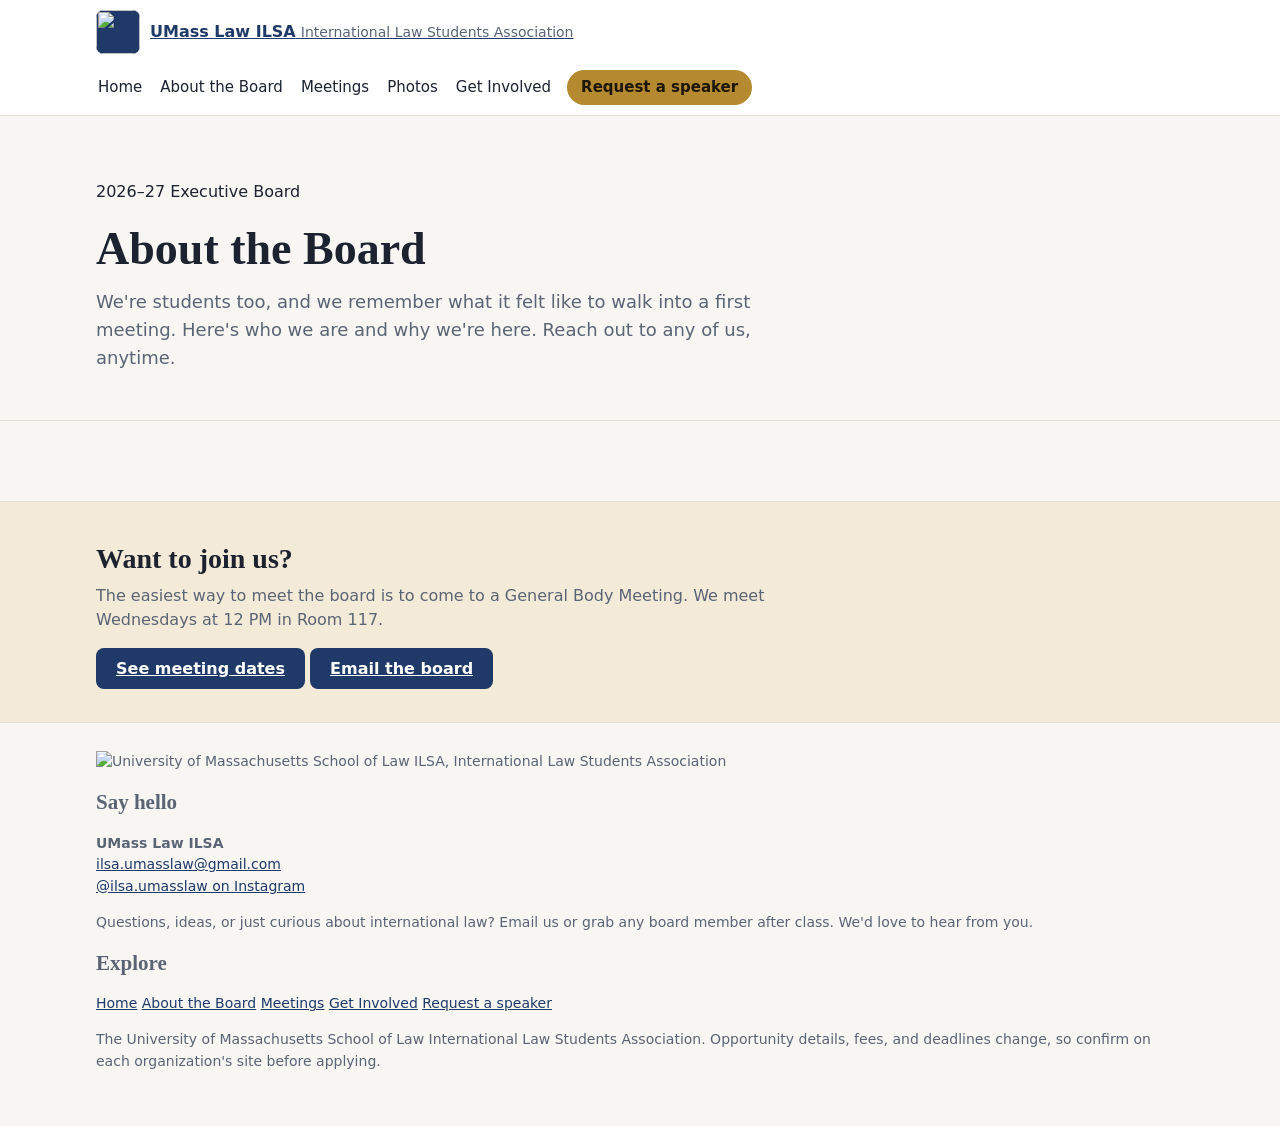
==== board.html @ ec1204c8 "Redesign pages: home, About the Board, Get Involved" ====
<!doctype html>
<html lang="en">
<head>
  <meta charset="utf-8">
  <meta name="viewport" content="width=device-width, initial-scale=1">
  <title>About the Board | UMass Law ILSA</title>
  <meta name="description" content="Meet the 2026-27 executive board of the UMass Law International Law Students Association.">
  <link rel="icon" href="img/favicon.png">
  <link rel="preconnect" href="https://fonts.googleapis.com">
  <link rel="preconnect" href="https://fonts.gstatic.com" crossorigin>
  <link href="https://fonts.googleapis.com/css2?family=Poppins:wght@400;500;600;700&display=swap" rel="stylesheet">
  <link rel="stylesheet" href="css/styles.css">
</head>
<body>
  <a class="skip-link" href="#main">Skip to content</a>
  <header class="site-header">
    <div class="wrap header-inner">
      <a class="brand" href="index.html">
        <img class="brand-mark" src="img/emblem.png" alt="" width="56" height="44">
        <span>
          <span class="brand-name">UMass Law ILSA</span>
          <span class="brand-school">International Law Students Association</span>
        </span>
      </a>
      <nav class="site-nav" aria-label="Site">
        <a href="index.html">Home</a>
        <a href="board.html" aria-current="page">About the Board</a>
        <a href="index.html#meetings">Meetings</a>
        <a href="index.html#photos">Photos</a>
        <a href="get-involved.html">Get Involved</a>
        <a href="get-involved.html#speakers" class="nav-cta">Request a speaker</a>
      </nav>
    </div>
  </header>

  <main id="main">
    <section class="hero">
      <div class="wrap">
        <p class="eyebrow">2026&ndash;27 Executive Board</p>
        <h1>About the Board</h1>
        <p class="lede">We're students too, and we remember what it felt like to walk into a first meeting. Here's who we are and why we're here. Reach out to any of us, anytime.</p>
      </div>
    </section>

    <section class="section">
      <div class="wrap">
        <div class="board-list" id="board-list"></div>
      </div>
    </section>

    <section class="section section-accent">
      <div class="wrap cta">
        <div>
          <h2>Want to join us?</h2>
          <p class="section-intro">The easiest way to meet the board is to come to a General Body Meeting. We meet Wednesdays at 12 PM in Room 117.</p>
        </div>
        <div class="btn-row">
          <a class="btn" href="index.html#meetings">See meeting dates</a>
          <a class="btn btn-ghost" href="mailto:ilsa.umasslaw@gmail.com">Email the board</a>
        </div>
      </div>
    </section>
  </main>

  <footer class="site-footer" id="contact">
    <div class="wrap footer-inner">
      <div class="footer-brand">
        <img src="img/logo-wide.png" alt="University of Massachusetts School of Law ILSA, International Law Students Association" width="632" height="316">
      </div>
      <div>
        <h2>Say hello</h2>
        <p><strong>UMass Law ILSA</strong><br>
          <a href="mailto:ilsa.umasslaw@gmail.com">ilsa.umasslaw@gmail.com</a><br>
          <a href="https://www.instagram.com/ilsa.umasslaw/" target="_blank" rel="noopener">@ilsa.umasslaw on Instagram</a></p>
        <p class="muted">Questions, ideas, or just curious about international law? Email us or grab any board member after class. We'd love to hear from you.</p>
      </div>
      <div>
        <h2>Explore</h2>
        <p class="footer-links">
          <a href="index.html">Home</a>
          <a href="board.html">About the Board</a>
          <a href="index.html#meetings">Meetings</a>
          <a href="get-involved.html">Get Involved</a>
          <a href="get-involved.html#speakers">Request a speaker</a>
        </p>
      </div>
    </div>
    <div class="wrap">
      <p class="fineprint">The University of Massachusetts School of Law International Law Students Association. Opportunity details, fees, and deadlines change, so confirm on each organization's site before applying.</p>
    </div>
  </footer>

  <script src="js/config.js"></script>
  <script src="js/data.js"></script>
  <script src="js/app.js"></script>
</body>
</html>
---- css/styles.css ----
:root {
  --bg: #f7f6f2;
  --surface: #ffffff;
  --text: #1c2230;
  --muted: #5b6475;
  --border: #e2e0d8;
  --primary: #1f3a68;
  --primary-ink: #ffffff;
  --accent: #b5892f;
  --accent-soft: #f3ead7;
  --tag-bg: #eef1f7;
  --focus: #3a6ad6;
  --success: #1d7a4a;
  --error: #b3261e;
  --radius: 10px;
  --shadow: 0 1px 2px rgba(20, 30, 50, 0.06), 0 4px 14px rgba(20, 30, 50, 0.05);
}

@media (prefers-color-scheme: dark) {
  :root {
    --bg: #12161f;
    --surface: #1a202b;
    --text: #e8eaf0;
    --muted: #a3abbb;
    --border: #2c3443;
    --primary: #8fb0ea;
    --primary-ink: #0f1522;
    --accent: #d8b264;
    --accent-soft: #2a2618;
    --tag-bg: #252d3b;
    --focus: #8fb0ea;
    --success: #5cc48c;
    --error: #f08a80;
    --shadow: none;
  }
}

* { box-sizing: border-box; }

html { scroll-behavior: smooth; scroll-padding-top: 80px; }

body {
  margin: 0;
  background: var(--bg);
  color: var(--text);
  font: 16px/1.55 system-ui, -apple-system, "Segoe UI", Roboto, sans-serif;
}

h1, h2, h3 { font-family: Georgia, "Times New Roman", serif; line-height: 1.2; }

a { color: var(--primary); }

:focus-visible { outline: 2px solid var(--focus); outline-offset: 2px; }

.wrap { max-width: 1120px; margin: 0 auto; padding: 0 16px; }

.visually-hidden {
  position: absolute; width: 1px; height: 1px; overflow: hidden;
  clip: rect(0 0 0 0); white-space: nowrap;
}

.skip-link { position: absolute; left: -999px; top: 8px; background: var(--surface); padding: 8px 12px; z-index: 20; }
.skip-link:focus { left: 8px; }

/* Header */
.site-header {
  position: sticky; top: 0; z-index: 10;
  background: var(--surface);
  border-bottom: 1px solid var(--border);
}
.header-inner { display: flex; align-items: center; justify-content: space-between; gap: 16px; padding-top: 10px; padding-bottom: 10px; flex-wrap: wrap; }
.brand { display: flex; align-items: center; gap: 10px; }
.brand-mark {
  display: inline-grid; place-items: center;
  width: 44px; height: 44px; border-radius: 8px;
  background: var(--primary); color: var(--primary-ink);
  font-weight: 700; font-size: 13px; letter-spacing: 0.04em;
}
.brand-name { margin: 0; font-weight: 600; }
.brand-school { margin: 0; color: var(--muted); font-size: 14px; }

.site-nav { display: flex; flex-wrap: wrap; gap: 4px 14px; font-size: 15px; }
.site-nav a { text-decoration: none; color: var(--text); padding: 6px 2px; }
.site-nav a:hover { color: var(--primary); }
.site-nav .nav-cta {
  background: var(--accent); color: #1c1608; border-radius: 999px; padding: 6px 14px; font-weight: 600;
}

/* Hero */
.hero { padding: 48px 0 24px; }
.hero h1 { font-size: clamp(30px, 5vw, 46px); margin: 0 0 12px; }
.lede { font-size: 18px; color: var(--muted); max-width: 720px; margin: 0 0 24px; }

.search input {
  width: 100%; max-width: 640px;
  padding: 12px 14px; font-size: 16px;
  border: 1px solid var(--border); border-radius: var(--radius);
  background: var(--surface); color: var(--text);
}
.filters { display: flex; flex-wrap: wrap; gap: 8px; margin-top: 12px; }
.chip {
  border: 1px solid var(--border); background: var(--surface); color: var(--text);
  border-radius: 999px; padding: 5px 12px; font-size: 14px; cursor: pointer;
}
.chip[aria-pressed="true"] { background: var(--primary); color: var(--primary-ink); border-color: var(--primary); }
.result-count { color: var(--muted); font-size: 14px; min-height: 1.5em; }

/* Sections */
.section { padding: 40px 0; border-top: 1px solid var(--border); }
.section h2 { font-size: 28px; margin: 0 0 8px; }
.section-intro { color: var(--muted); max-width: 720px; margin: 0 0 24px; }
.section.is-empty { display: none; }
.section-accent { background: var(--accent-soft); }

.two-col { display: grid; grid-template-columns: 1fr 1.4fr; gap: 32px; align-items: start; }

.grid { display: grid; grid-template-columns: repeat(auto-fill, minmax(300px, 1fr)); gap: 16px; }

.card {
  background: var(--surface); border: 1px solid var(--border); border-radius: var(--radius);
  box-shadow: var(--shadow); padding: 18px; display: flex; flex-direction: column; gap: 10px;
}
.card-org { font-size: 12px; font-weight: 700; letter-spacing: 0.06em; text-transform: uppercase; color: var(--accent); margin: 0; }
.card h3 { font-size: 19px; margin: 0; }
.card p { margin: 0; }
.card-when { font-size: 14px; color: var(--muted); }
.card details summary { cursor: pointer; font-weight: 600; font-size: 15px; }
.card ol { margin: 8px 0 0; padding-left: 20px; font-size: 15px; }
.card ol li + li { margin-top: 4px; }
.tags { display: flex; flex-wrap: wrap; gap: 6px; margin-top: auto; }
.tag { background: var(--tag-bg); color: var(--muted); border-radius: 6px; padding: 2px 8px; font-size: 13px; }
.card-link { font-weight: 600; text-decoration: none; }
.card-link:hover { text-decoration: underline; }

/* Checklist */
.checklist { list-style: none; margin: 0; padding: 0; display: grid; gap: 8px; }
.checklist label {
  display: flex; gap: 12px; align-items: flex-start;
  background: var(--surface); border: 1px solid var(--border); border-radius: var(--radius);
  padding: 12px 14px; cursor: pointer;
}
.checklist input { width: 18px; height: 18px; margin-top: 3px; accent-color: var(--primary); flex: none; }
.checklist input:checked + span { color: var(--muted); text-decoration: line-through; }
.progress { height: 8px; background: var(--border); border-radius: 999px; overflow: hidden; max-width: 320px; }
.progress span { display: block; height: 100%; width: 0; background: var(--accent); transition: width 0.25s; }
.progress-label { color: var(--muted); font-size: 14px; }

/* Speaker form */
.tips { padding-left: 20px; color: var(--muted); }
.form {
  background: var(--surface); border: 1px solid var(--border); border-radius: var(--radius);
  padding: 20px; box-shadow: var(--shadow); display: grid; gap: 14px;
}
.field-row { display: grid; grid-template-columns: 1fr 1fr; gap: 14px; }
.field { display: grid; gap: 6px; }
.field label { font-weight: 600; font-size: 14px; }
.field input, .field select, .field textarea {
  width: 100%; padding: 10px 12px; font: inherit;
  border: 1px solid var(--border); border-radius: 8px;
  background: var(--bg); color: var(--text);
}
.field [aria-invalid="true"] { border-color: var(--error); }
.btn {
  justify-self: start; border: 0; border-radius: 8px; cursor: pointer;
  background: var(--primary); color: var(--primary-ink);
  padding: 11px 20px; font: inherit; font-weight: 600;
}
.btn:disabled { opacity: 0.6; cursor: wait; }
.form-status { margin: 0; min-height: 1.5em; }
.form-status.ok { color: var(--success); }
.form-status.err { color: var(--error); }

.site-footer { padding: 28px 0 40px; color: var(--muted); font-size: 14px; border-top: 1px solid var(--border); }

@media (max-width: 760px) {
  .two-col, .field-row { grid-template-columns: 1fr; }
  .grid { grid-template-columns: 1fr; }
  .site-nav { font-size: 14px; }
  .hero { padding-top: 28px; }
}
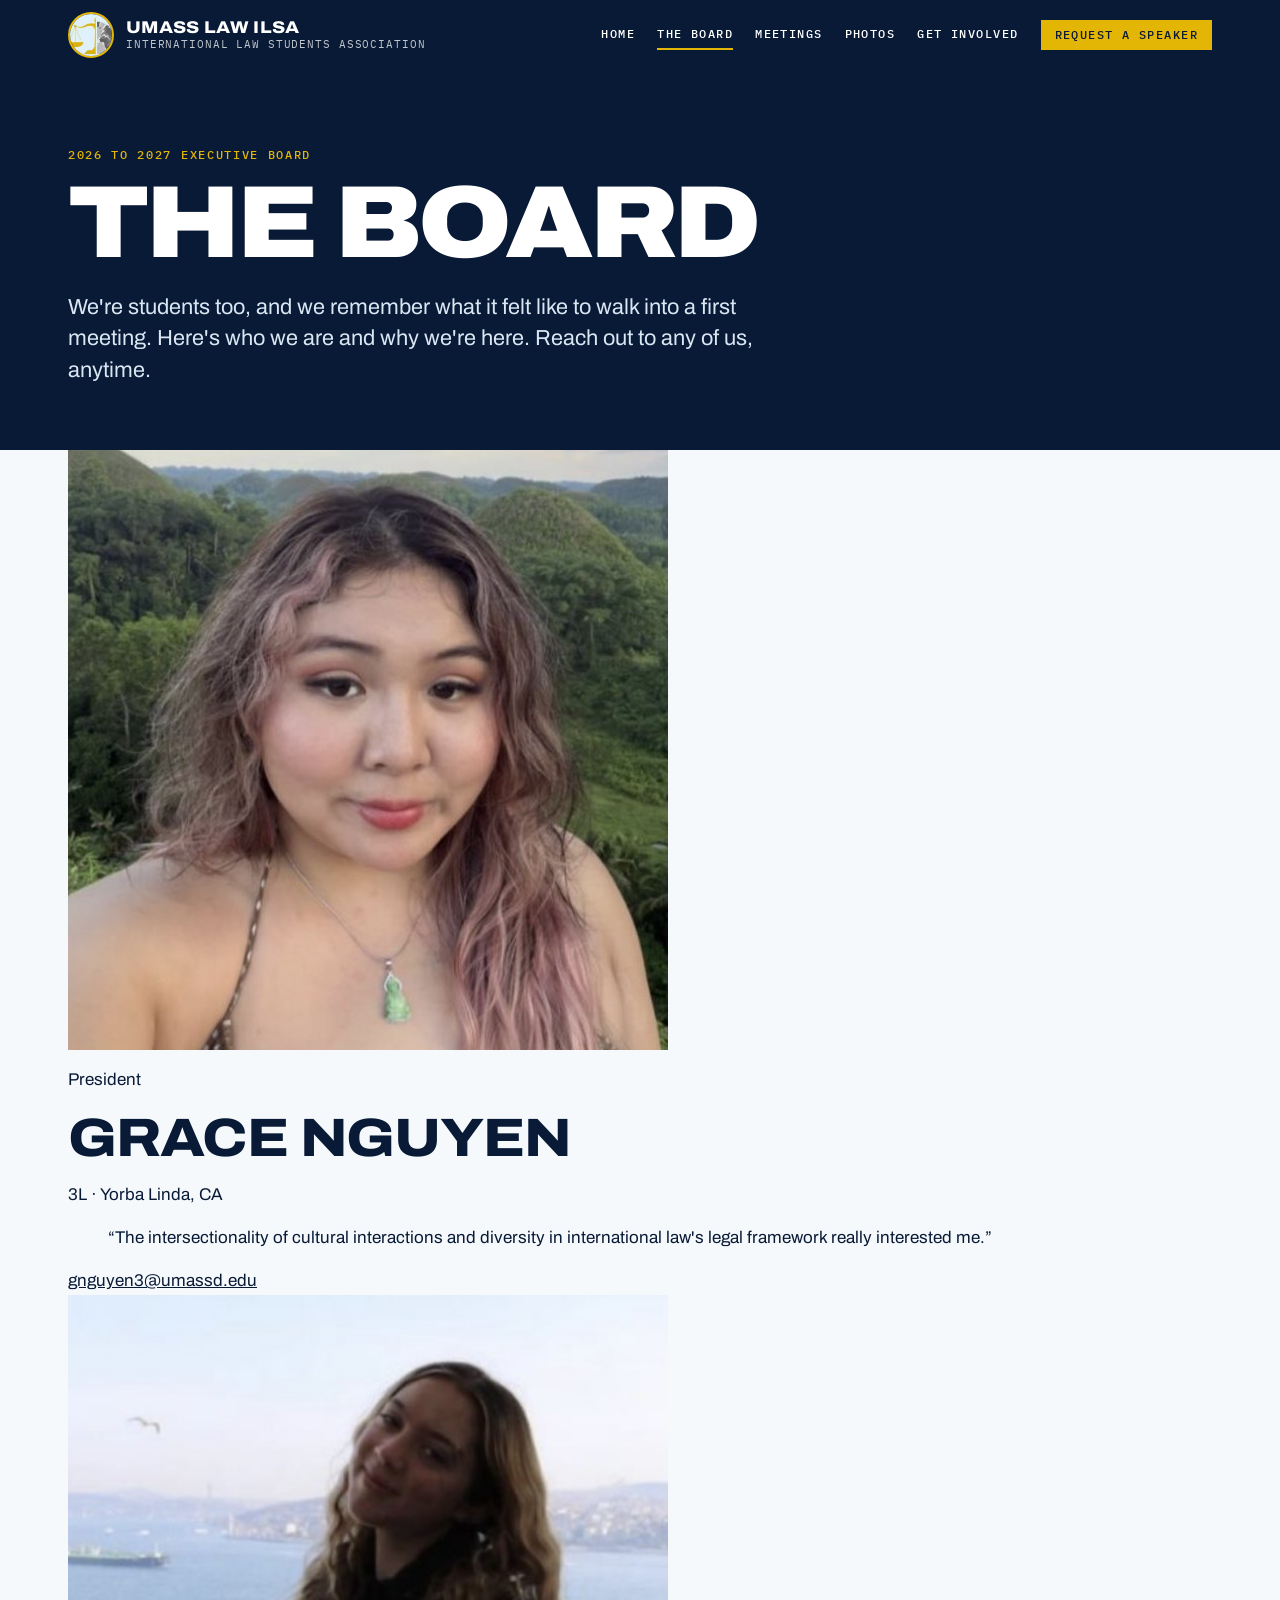
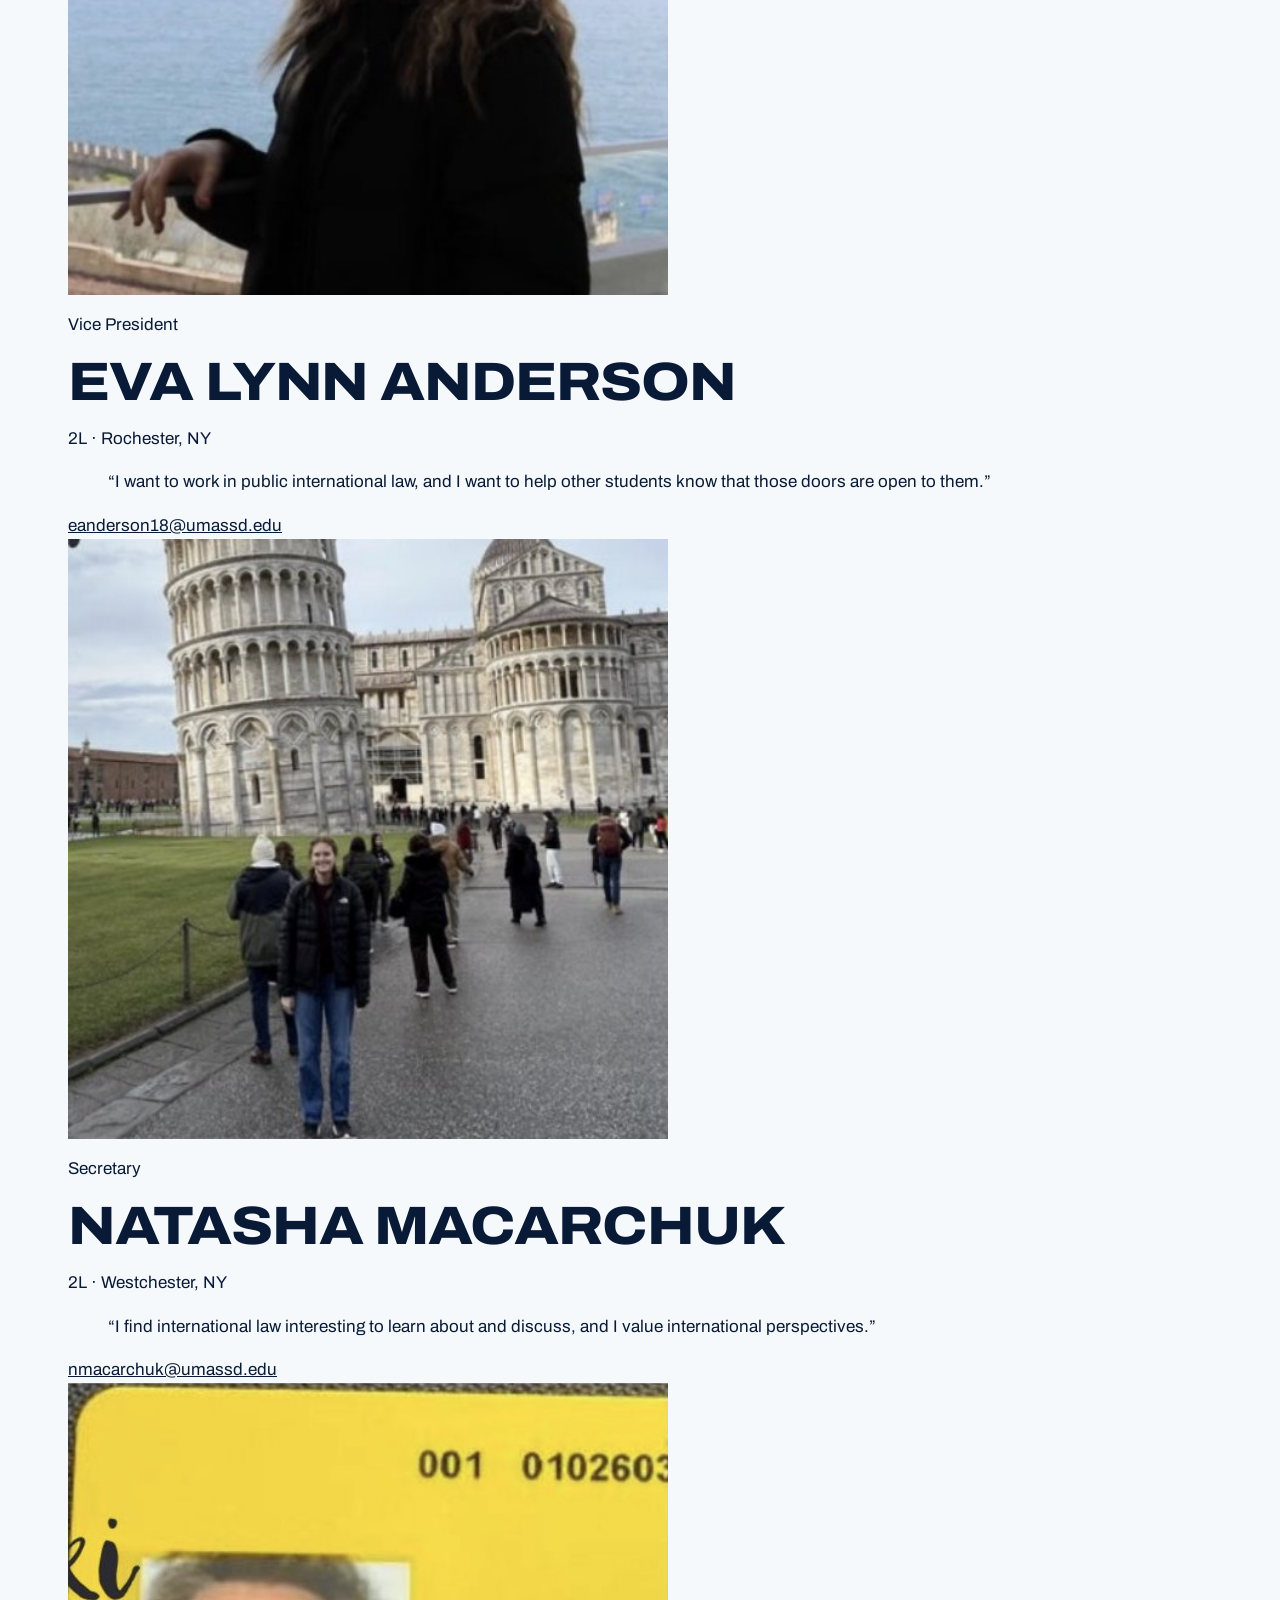
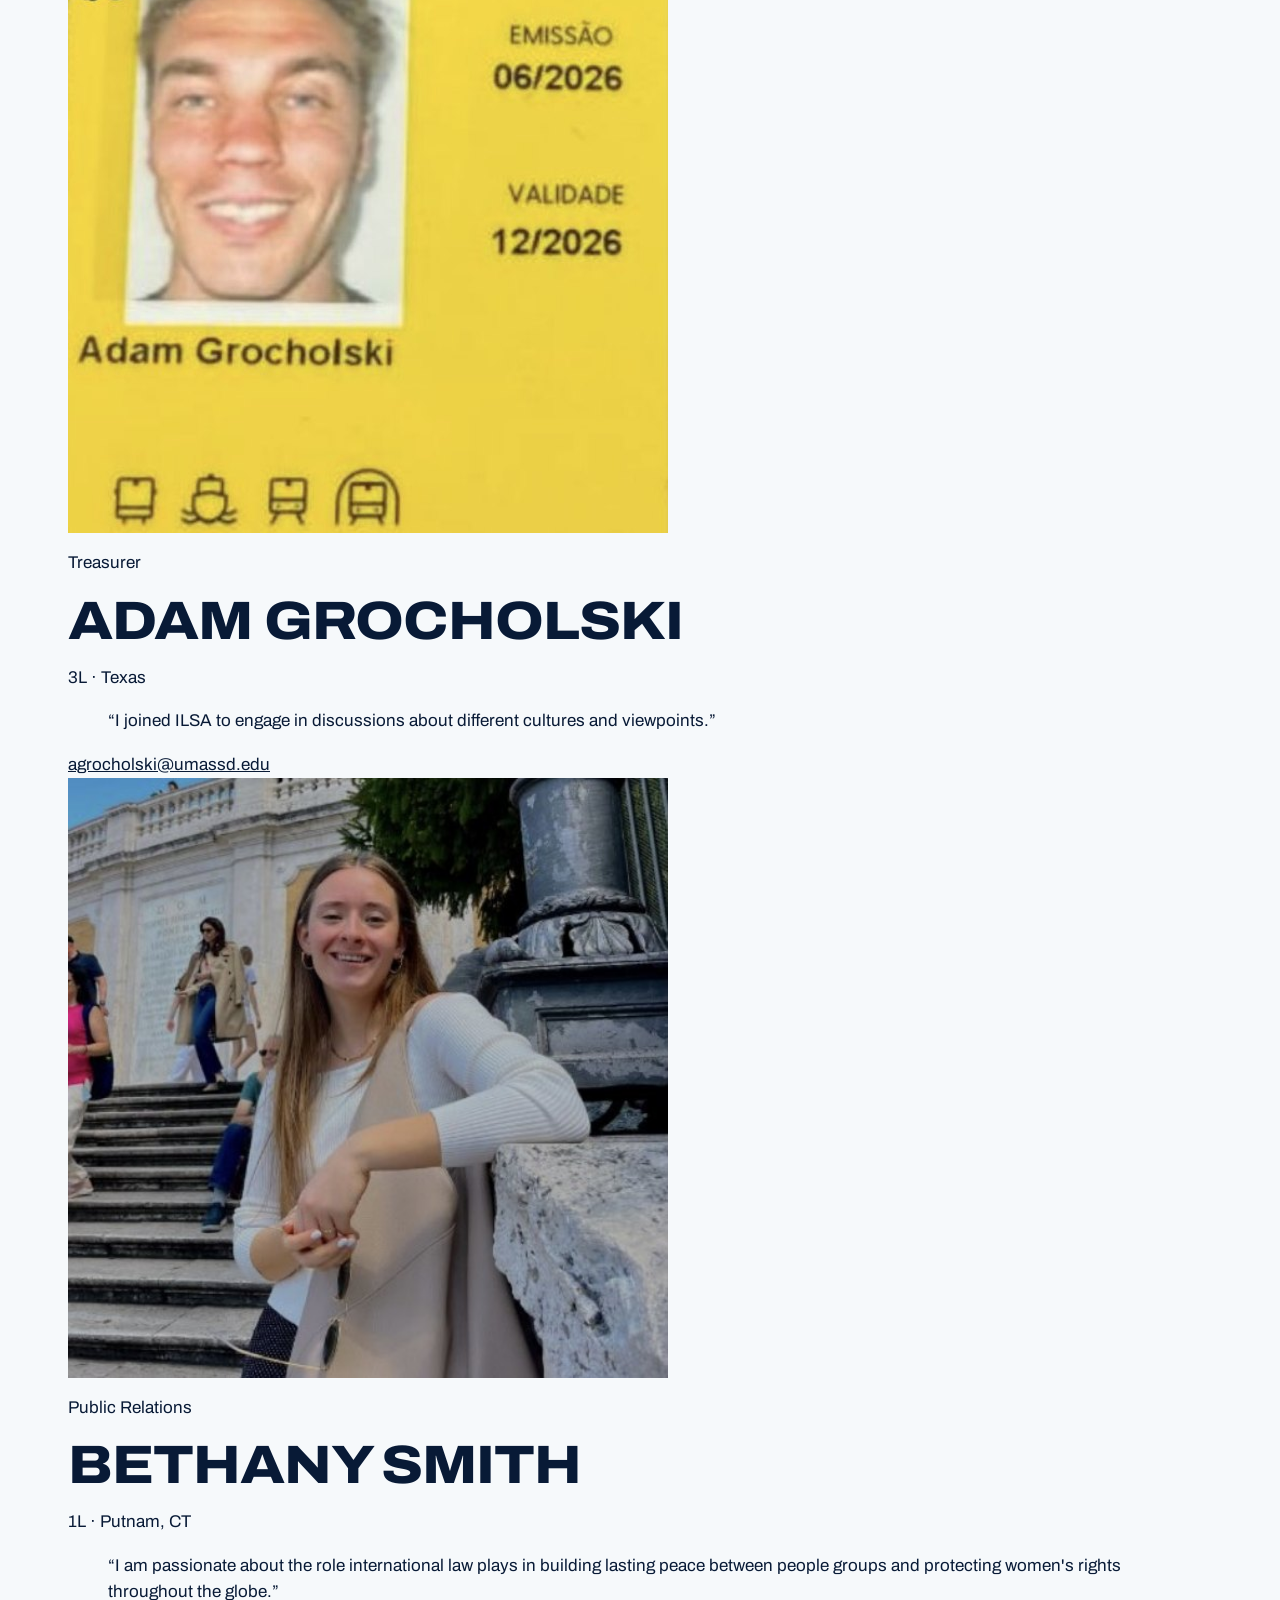
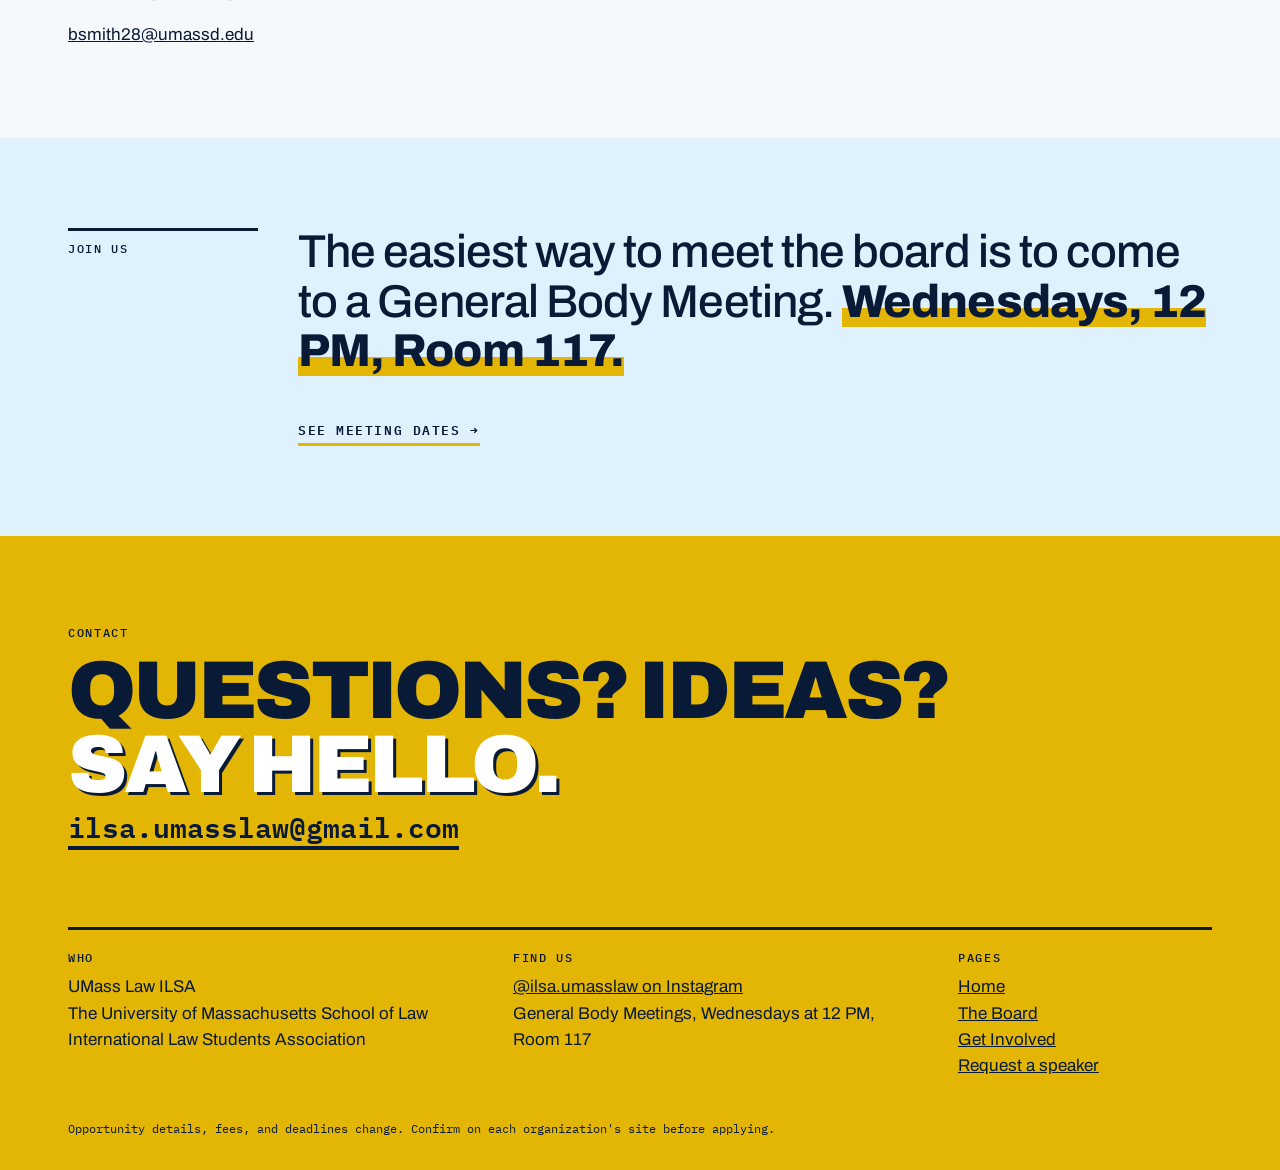
==== commit 327e27d2: "Redesign pages" ====
--- a/board.html
+++ b/board.html
@@ -3,12 +3,12 @@
 <head>
   <meta charset="utf-8">
   <meta name="viewport" content="width=device-width, initial-scale=1">
-  <title>About the Board | UMass Law ILSA</title>
+  <title>The Board | UMass Law ILSA</title>
   <meta name="description" content="Meet the 2026-27 executive board of the UMass Law International Law Students Association.">
   <link rel="icon" href="img/favicon.png">
   <link rel="preconnect" href="https://fonts.googleapis.com">
   <link rel="preconnect" href="https://fonts.gstatic.com" crossorigin>
-  <link href="https://fonts.googleapis.com/css2?family=Poppins:wght@400;500;600;700&display=swap" rel="stylesheet">
+  <link href="https://fonts.googleapis.com/css2?family=Archivo:wdth,wght@75..125,400..900&family=IBM+Plex+Mono:wght@400;500;600&display=swap" rel="stylesheet">
   <link rel="stylesheet" href="css/styles.css">
 </head>
 <body>
@@ -16,15 +16,15 @@
   <header class="site-header">
     <div class="wrap header-inner">
       <a class="brand" href="index.html">
-        <img class="brand-mark" src="img/emblem.png" alt="" width="56" height="44">
-        <span>
+        <img class="brand-mark" src="img/emblem.png" alt="" width="168" height="132">
+        <span class="brand-text">
           <span class="brand-name">UMass Law ILSA</span>
           <span class="brand-school">International Law Students Association</span>
         </span>
       </a>
       <nav class="site-nav" aria-label="Site">
         <a href="index.html">Home</a>
-        <a href="board.html" aria-current="page">About the Board</a>
+        <a href="board.html" aria-current="page">The Board</a>
         <a href="index.html#meetings">Meetings</a>
         <a href="index.html#photos">Photos</a>
         <a href="get-involved.html">Get Involved</a>
@@ -34,59 +34,56 @@
   </header>
 
   <main id="main">
-    <section class="hero">
+    <section class="page-head">
       <div class="wrap">
-        <p class="eyebrow">2026&ndash;27 Executive Board</p>
-        <h1>About the Board</h1>
+        <p class="label">2026 to 2027 Executive Board</p>
+        <h1>The Board</h1>
         <p class="lede">We're students too, and we remember what it felt like to walk into a first meeting. Here's who we are and why we're here. Reach out to any of us, anytime.</p>
       </div>
     </section>
 
-    <section class="section">
+    <section class="section roster-section">
       <div class="wrap">
-        <div class="board-list" id="board-list"></div>
+        <div class="roster" id="board-list"></div>
       </div>
     </section>
 
-    <section class="section section-accent">
-      <div class="wrap cta">
+    <section class="section section-sky">
+      <div class="wrap rail">
+        <p class="label rail-label">Join us</p>
         <div>
-          <h2>Want to join us?</h2>
-          <p class="section-intro">The easiest way to meet the board is to come to a General Body Meeting. We meet Wednesdays at 12 PM in Room 117.</p>
-        </div>
-        <div class="btn-row">
-          <a class="btn" href="index.html#meetings">See meeting dates</a>
-          <a class="btn btn-ghost" href="mailto:ilsa.umasslaw@gmail.com">Email the board</a>
+          <p class="statement">The easiest way to meet the board is to come to a General Body Meeting. <strong>Wednesdays, 12 PM, Room 117.</strong></p>
+          <a class="text-link" href="index.html#meetings">See meeting dates</a>
         </div>
       </div>
     </section>
   </main>
 
   <footer class="site-footer" id="contact">
-    <div class="wrap footer-inner">
-      <div class="footer-brand">
-        <img src="img/logo-wide.png" alt="University of Massachusetts School of Law ILSA, International Law Students Association" width="632" height="316">
+    <div class="wrap">
+      <p class="label">Contact</p>
+      <p class="footer-shout">Questions? Ideas? <span>Say hello.</span></p>
+      <a class="footer-mail" href="mailto:ilsa.umasslaw@gmail.com">ilsa.umasslaw@gmail.com</a>
+      <div class="footer-grid">
+        <div>
+          <p class="label">Who</p>
+          <p>UMass Law ILSA<br>The University of Massachusetts School of Law International Law Students Association</p>
+        </div>
+        <div>
+          <p class="label">Find us</p>
+          <p><a href="https://www.instagram.com/ilsa.umasslaw/" target="_blank" rel="noopener">@ilsa.umasslaw on Instagram</a><br>General Body Meetings, Wednesdays at 12 PM, Room 117</p>
+        </div>
+        <div>
+          <p class="label">Pages</p>
+          <p class="footer-links">
+            <a href="index.html">Home</a>
+            <a href="board.html">The Board</a>
+            <a href="get-involved.html">Get Involved</a>
+            <a href="get-involved.html#speakers">Request a speaker</a>
+          </p>
+        </div>
       </div>
-      <div>
-        <h2>Say hello</h2>
-        <p><strong>UMass Law ILSA</strong><br>
-          <a href="mailto:ilsa.umasslaw@gmail.com">ilsa.umasslaw@gmail.com</a><br>
-          <a href="https://www.instagram.com/ilsa.umasslaw/" target="_blank" rel="noopener">@ilsa.umasslaw on Instagram</a></p>
-        <p class="muted">Questions, ideas, or just curious about international law? Email us or grab any board member after class. We'd love to hear from you.</p>
-      </div>
-      <div>
-        <h2>Explore</h2>
-        <p class="footer-links">
-          <a href="index.html">Home</a>
-          <a href="board.html">About the Board</a>
-          <a href="index.html#meetings">Meetings</a>
-          <a href="get-involved.html">Get Involved</a>
-          <a href="get-involved.html#speakers">Request a speaker</a>
-        </p>
-      </div>
-    </div>
-    <div class="wrap">
-      <p class="fineprint">The University of Massachusetts School of Law International Law Students Association. Opportunity details, fees, and deadlines change, so confirm on each organization's site before applying.</p>
+      <p class="fineprint">Opportunity details, fees, and deadlines change. Confirm on each organization's site before applying.</p>
     </div>
   </footer>
 
--- a/css/styles.css
+++ b/css/styles.css
@@ -1,180 +1,311 @@
+/* UMass Law ILSA
+   Palette comes from the logo: night-flight navy, the logo's sky, and the gold of the scale. */
 :root {
-  --bg: #f7f6f2;
-  --surface: #ffffff;
-  --text: #1c2230;
-  --muted: #5b6475;
-  --border: #e2e0d8;
-  --primary: #1f3a68;
-  --primary-ink: #ffffff;
-  --accent: #b5892f;
-  --accent-soft: #f3ead7;
-  --tag-bg: #eef1f7;
-  --focus: #3a6ad6;
-  --success: #1d7a4a;
+  color-scheme: light;
+  --ink: #081a36;
+  --ink-2: #12294f;
+  --paper: #f6f9fb;
+  --white: #ffffff;
+  --sky: #dff1fd;
+  --gold: #e3b505;
+  --gold-deep: #8a6a00;
+  --muted: #47566f;
+  --rule: #081a36;
+  --hair: #c4d3e0;
   --error: #b3261e;
-  --radius: 10px;
-  --shadow: 0 1px 2px rgba(20, 30, 50, 0.06), 0 4px 14px rgba(20, 30, 50, 0.05);
-}
-
-@media (prefers-color-scheme: dark) {
-  :root {
-    --bg: #12161f;
-    --surface: #1a202b;
-    --text: #e8eaf0;
-    --muted: #a3abbb;
-    --border: #2c3443;
-    --primary: #8fb0ea;
-    --primary-ink: #0f1522;
-    --accent: #d8b264;
-    --accent-soft: #2a2618;
-    --tag-bg: #252d3b;
-    --focus: #8fb0ea;
-    --success: #5cc48c;
-    --error: #f08a80;
-    --shadow: none;
-  }
+  --success: #17683f;
+  --display: "Archivo", "Arial Narrow", Arial, sans-serif;
+  --mono: "IBM Plex Mono", ui-monospace, Menlo, monospace;
 }
 
 * { box-sizing: border-box; }
-
-html { scroll-behavior: smooth; scroll-padding-top: 80px; }
-
+html { scroll-behavior: smooth; scroll-padding-top: 24px; }
 body {
-  margin: 0;
-  background: var(--bg);
-  color: var(--text);
-  font: 16px/1.55 system-ui, -apple-system, "Segoe UI", Roboto, sans-serif;
-}
-
-h1, h2, h3 { font-family: Georgia, "Times New Roman", serif; line-height: 1.2; }
-
-a { color: var(--primary); }
-
-:focus-visible { outline: 2px solid var(--focus); outline-offset: 2px; }
-
-.wrap { max-width: 1120px; margin: 0 auto; padding: 0 16px; }
-
-.visually-hidden {
-  position: absolute; width: 1px; height: 1px; overflow: hidden;
-  clip: rect(0 0 0 0); white-space: nowrap;
-}
-
-.skip-link { position: absolute; left: -999px; top: 8px; background: var(--surface); padding: 8px 12px; z-index: 20; }
+  margin: 0; background: var(--paper); color: var(--ink);
+  font: 400 17px/1.55 var(--display);
+}
+img { max-width: 100%; height: auto; display: block; }
+a { color: inherit; }
+:focus-visible { outline: 3px solid var(--gold); outline-offset: 3px; }
+
+h1, h2, h3 { margin: 0; font-family: var(--display); font-stretch: 112%; font-weight: 800; line-height: 1; letter-spacing: -0.02em; }
+h2 { font-size: clamp(30px, 4.4vw, 54px); text-transform: uppercase; margin-bottom: 14px; }
+h3 { font-size: 21px; letter-spacing: -0.01em; }
+
+.wrap { max-width: 1240px; margin: 0 auto; padding: 0 clamp(16px, 4vw, 48px); }
+.visually-hidden { position: absolute; width: 1px; height: 1px; overflow: hidden; clip: rect(0 0 0 0); white-space: nowrap; }
+.skip-link { position: absolute; left: -999px; top: 8px; background: var(--gold); color: var(--ink); padding: 8px 12px; z-index: 20; }
 .skip-link:focus { left: 8px; }
 
+.label {
+  margin: 0; font: 500 12px/1.4 var(--mono); letter-spacing: 0.14em; text-transform: uppercase;
+}
+.lede { font-size: clamp(18px, 1.7vw, 22px); line-height: 1.45; margin: 0; max-width: 34em; }
+.section-intro { margin: 0 0 28px; max-width: 38em; color: var(--muted); font-size: 18px; }
+
 /* Header */
-.site-header {
-  position: sticky; top: 0; z-index: 10;
-  background: var(--surface);
-  border-bottom: 1px solid var(--border);
-}
-.header-inner { display: flex; align-items: center; justify-content: space-between; gap: 16px; padding-top: 10px; padding-bottom: 10px; flex-wrap: wrap; }
-.brand { display: flex; align-items: center; gap: 10px; }
-.brand-mark {
-  display: inline-grid; place-items: center;
-  width: 44px; height: 44px; border-radius: 8px;
-  background: var(--primary); color: var(--primary-ink);
-  font-weight: 700; font-size: 13px; letter-spacing: 0.04em;
-}
-.brand-name { margin: 0; font-weight: 600; }
-.brand-school { margin: 0; color: var(--muted); font-size: 14px; }
-
-.site-nav { display: flex; flex-wrap: wrap; gap: 4px 14px; font-size: 15px; }
-.site-nav a { text-decoration: none; color: var(--text); padding: 6px 2px; }
-.site-nav a:hover { color: var(--primary); }
-.site-nav .nav-cta {
-  background: var(--accent); color: #1c1608; border-radius: 999px; padding: 6px 14px; font-weight: 600;
-}
-
-/* Hero */
-.hero { padding: 48px 0 24px; }
-.hero h1 { font-size: clamp(30px, 5vw, 46px); margin: 0 0 12px; }
-.lede { font-size: 18px; color: var(--muted); max-width: 720px; margin: 0 0 24px; }
-
+.site-header { background: var(--ink); color: var(--white); }
+.header-inner { display: flex; align-items: center; justify-content: space-between; gap: 12px 24px; flex-wrap: wrap; padding-top: 12px; padding-bottom: 12px; }
+.brand { display: flex; align-items: center; gap: 12px; text-decoration: none; }
+.brand-mark { width: 46px; height: 46px; object-fit: cover; border-radius: 50%; border: 2px solid var(--gold); background: var(--sky); }
+.brand-name { display: block; font-weight: 800; font-stretch: 112%; text-transform: uppercase; letter-spacing: 0.02em; line-height: 1.1; }
+.brand-school { display: block; font: 400 11px/1.3 var(--mono); letter-spacing: 0.08em; text-transform: uppercase; opacity: 0.75; }
+.site-nav { display: flex; flex-wrap: wrap; align-items: center; gap: 4px 22px; font: 500 12px/1 var(--mono); letter-spacing: 0.12em; text-transform: uppercase; }
+.site-nav a { text-decoration: none; padding: 8px 0; border-bottom: 2px solid transparent; }
+.site-nav a:hover, .site-nav a[aria-current="page"] { border-bottom-color: var(--gold); }
+.site-nav .nav-cta { background: var(--gold); color: var(--ink); padding: 9px 14px; border-bottom: 0; }
+.site-nav .nav-cta:hover { background: var(--white); }
+
+/* Buttons and links */
+.btn {
+  display: inline-block; border: 0; cursor: pointer; text-decoration: none;
+  background: var(--gold); color: var(--ink);
+  font: 600 13px/1 var(--mono); letter-spacing: 0.12em; text-transform: uppercase;
+  padding: 16px 22px; box-shadow: 5px 5px 0 var(--white);
+  transition: transform 0.15s, box-shadow 0.15s;
+}
+.btn:hover { transform: translate(3px, 3px); box-shadow: 2px 2px 0 var(--white); }
+.btn-line { background: transparent; color: var(--white); box-shadow: inset 0 0 0 2px var(--white); }
+.btn-line:hover { box-shadow: inset 0 0 0 2px var(--gold); color: var(--gold); transform: none; }
+.btn-row { display: flex; flex-wrap: wrap; gap: 16px; }
+.btn:disabled { opacity: 0.6; cursor: wait; }
+.text-link {
+  display: inline-block; font: 600 13px/1 var(--mono); letter-spacing: 0.12em; text-transform: uppercase;
+  text-decoration: none; padding-bottom: 6px; border-bottom: 3px solid var(--gold);
+}
+.text-link::after { content: " \2192"; }
+.text-link:hover { border-bottom-color: currentColor; }
+
+/* Masthead (home) */
+.masthead { background: var(--ink); color: var(--white); position: relative; padding-top: clamp(32px, 6vw, 80px); }
+.masthead .wrap { position: relative; }
+.masthead .label { color: var(--gold); margin-bottom: 18px; }
+.masthead h1 {
+  font-size: clamp(38px, 8.6vw, 132px); font-stretch: 100%; font-weight: 900;
+  text-transform: uppercase; line-height: 0.86; letter-spacing: -0.035em;
+}
+.masthead h1 span { display: block; }
+.masthead h1 .row2 { padding-left: 0.9em; }
+.masthead h1 .gold { color: var(--gold); }
+.masthead-foot { display: grid; grid-template-columns: minmax(0, 1.1fr) auto; gap: 28px 48px; align-items: end; padding: clamp(28px, 4vw, 56px) 0 clamp(36px, 5vw, 64px); max-width: calc(100% - 24vw); }
+.seal {
+  position: absolute; right: clamp(16px, 4vw, 48px); bottom: clamp(36px, 5vw, 64px);
+  width: clamp(120px, 17vw, 250px); border-radius: 50%;
+  border: 4px solid var(--gold); transform: rotate(9deg);
+  box-shadow: 0 0 0 8px var(--ink), 0 0 0 9px rgba(255, 255, 255, 0.35);
+}
+.departure {
+  margin: 0; background: var(--gold); color: var(--ink); text-align: center; white-space: pre-wrap;
+  font: 600 13px/1.4 var(--mono); letter-spacing: 0.12em; text-transform: uppercase; padding: 13px 16px;
+}
+.departure:empty { display: none; }
+
+/* Inner page head */
+.page-head { background: var(--ink); color: var(--white); padding: clamp(36px, 6vw, 80px) 0 clamp(32px, 5vw, 64px); }
+.page-head .label { color: var(--gold); margin-bottom: 14px; }
+.page-head h1 { overflow-wrap: anywhere; font-size: clamp(34px, 8vw, 120px); font-weight: 900; text-transform: uppercase; line-height: 0.88; letter-spacing: -0.035em; margin-bottom: 24px; }
+.page-head .lede { color: #dbe6f3; }
+
+/* Sections with a left rail label */
+.section { padding: clamp(48px, 7vw, 104px) 0; }
+.section.is-empty { display: none; }
+.section-sky { background: var(--sky); }
+.section-ink { background: var(--ink); color: var(--white); }
+.section-ink .section-intro { color: #c7d5e6; }
+.rail { display: grid; grid-template-columns: 190px minmax(0, 1fr); gap: 24px 40px; align-items: start; }
+.rail-label { border-top: 3px solid currentColor; padding-top: 10px; position: sticky; top: 24px; }
+.rail-label span { display: block; font-size: 28px; font-weight: 600; letter-spacing: 0; line-height: 1.1; color: var(--gold-deep); }
+.section-ink .rail-label span { color: var(--gold); }
+
+.statement { font-size: clamp(26px, 3.6vw, 48px); font-weight: 500; font-stretch: 100%; line-height: 1.08; letter-spacing: -0.02em; margin: 0 0 40px; max-width: 20em; }
+.statement strong { font-weight: 800; background: linear-gradient(transparent 62%, var(--gold) 62%); }
+
+.pillars { list-style: none; margin: 0; padding: 0; border-top: 3px solid var(--rule); }
+.pillars li { display: grid; grid-template-columns: 56px 1fr; gap: 24px; padding: 24px 0; border-bottom: 1px solid var(--rule); align-items: start; }
+.pillars li > div { display: grid; grid-template-columns: minmax(180px, 1fr) 2fr; gap: 8px 32px; }
+.pillars svg { width: 48px; height: 48px; fill: none; stroke: var(--ink); stroke-width: 2.5; stroke-linecap: square; }
+.pillars h3 { text-transform: uppercase; }
+.pillars p { margin: 0; color: var(--muted); }
+
+/* Meetings */
+.itinerary { display: grid; grid-template-columns: minmax(0, 1.5fr) minmax(200px, 0.8fr); gap: 48px; align-items: start; }
+.tickets { list-style: none; margin: 0; padding: 0; display: grid; gap: 18px; }
+.ticket {
+  display: grid; grid-template-columns: 132px 1fr auto; align-items: stretch;
+  background: var(--white); border: 2px solid var(--ink); position: relative;
+  box-shadow: 6px 6px 0 var(--ink);
+}
+.ticket-stub { padding: 16px 18px; border-right: 2px dashed var(--ink); display: grid; align-content: center; gap: 2px; position: relative; }
+.ticket-stub::before, .ticket-stub::after {
+  content: ""; position: absolute; right: -11px; width: 20px; height: 20px; border-radius: 50%;
+  background: var(--sky); border: 2px solid var(--ink);
+}
+.ticket-stub::before { top: -12px; }
+.ticket-stub::after { bottom: -12px; }
+.ticket-day { font-size: 64px; font-weight: 900; font-stretch: 100%; line-height: 0.9; letter-spacing: -0.04em; }
+.ticket-main { padding: 16px 22px; display: grid; align-content: center; gap: 4px; }
+.ticket-main .label { color: var(--muted); }
+.ticket-title { font-size: 24px; font-weight: 800; font-stretch: 112%; text-transform: uppercase; line-height: 1.05; }
+.ticket-meta { font: 500 14px/1.4 var(--mono); white-space: pre-wrap; }
+.ticket-stamp {
+  align-self: center; margin-right: 20px; padding: 6px 10px; border: 2px solid currentColor;
+  font: 600 11px/1 var(--mono); letter-spacing: 0.14em; text-transform: uppercase; transform: rotate(-6deg);
+}
+.ticket.is-past { box-shadow: none; opacity: 0.62; }
+.ticket.is-next { background: var(--ink); color: var(--white); box-shadow: 6px 6px 0 var(--gold); }
+.ticket.is-next .ticket-stub { border-right-color: var(--white); }
+.ticket.is-next .ticket-main .label { color: #c7d5e6; }
+.ticket.is-next .ticket-stamp { color: var(--gold); }
+.flyer { border: 2px solid var(--ink); transform: rotate(2.5deg); box-shadow: 10px 10px 0 var(--ink); margin-top: 24px; }
+
+/* Board preview (home) */
+.crew { display: grid; grid-template-columns: repeat(5, 1fr); gap: 16px; margin: 8px 0 72px; }
+.crew-card { text-decoration: none; display: grid; gap: 6px; align-content: start; }
+.crew-card:nth-child(even) { transform: translateY(36px); }
+.crew-card img { aspect-ratio: 4 / 5; object-fit: cover; width: 100%; border: 2px solid var(--ink); filter: saturate(0.9); transition: box-shadow 0.15s, transform 0.15s; }
+.crew-card:hover img { box-shadow: 6px 6px 0 var(--gold); transform: translate(-3px, -3px); }
+.crew-card .label { color: var(--muted); margin-top: 6px; }
+.crew-name { font-weight: 800; font-stretch: 112%; text-transform: uppercase; line-height: 1.05; font-size: 18px; }
+
+/* Board page */
+.roster-section { padding-top: 0; }
+.member {
+  display: grid; grid-template-columns: 110px minmax(200px, 320px) minmax(0, 1fr); gap: 24px 48px; align-items: center;
+  padding: clamp(36px, 5vw, 72px) 0; border-bottom: 3px solid var(--rule); scroll-margin-top: 16px;
+}
+.member:last-child { border-bottom: 0; }
+.member-num { font-size: clamp(56px, 8vw, 112px); font-weight: 900; line-height: 0.8; letter-spacing: -0.05em; color: transparent; -webkit-text-stroke: 2px var(--ink); align-self: start; }
+.member-photo { position: relative; }
+.member-photo::before { content: ""; position: absolute; inset: 14px -14px -14px 14px; background: var(--gold); }
+.member-photo img { position: relative; aspect-ratio: 4 / 5; object-fit: cover; width: 100%; border: 2px solid var(--ink); }
+.member:nth-child(even) .member-photo { order: 3; }
+.member:nth-child(even) .member-photo::before { inset: 14px 14px -14px -14px; background: var(--ink); }
+.member:nth-child(even) { grid-template-columns: 110px minmax(0, 1fr) minmax(200px, 320px); }
+.member-body .label { color: var(--gold-deep); margin-bottom: 8px; }
+.member-body h2 { font-size: clamp(32px, 5vw, 68px); margin-bottom: 8px; }
+.member-meta { margin: 0; font: 500 14px/1.4 var(--mono); letter-spacing: 0.06em; text-transform: uppercase; }
+.member blockquote { margin: 22px 0; font-size: clamp(19px, 2vw, 25px); line-height: 1.35; font-weight: 500; max-width: 26em; }
+.member-email { font: 500 15px/1.4 var(--mono); text-decoration: none; border-bottom: 3px solid var(--gold); padding-bottom: 3px; overflow-wrap: anywhere; }
+.member-email:hover { border-bottom-color: var(--ink); }
+
+/* Photo collage */
+.collage { display: grid; grid-template-columns: repeat(12, 1fr); gap: 20px; margin-top: 28px; }
+.collage figure { margin: 0; }
+.collage img { width: 100%; object-fit: cover; border: 8px solid var(--white); }
+.collage figcaption { font: 400 13px/1.5 var(--mono); padding-top: 12px; color: #c7d5e6; }
+.collage figcaption span { display: block; color: var(--gold); letter-spacing: 0.14em; text-transform: uppercase; font-weight: 600; }
+.c1 { grid-column: 1 / 9; transform: rotate(-1.2deg); }
+.c1 img { aspect-ratio: 5 / 4; object-position: center 35%; }
+.c2 { grid-column: 9 / 13; margin-top: 72px !important; transform: rotate(2deg); }
+.c2 img { aspect-ratio: 3 / 4; }
+.c3 { grid-column: 3 / 8; margin-top: -8px !important; transform: rotate(1deg); }
+.c3 img { aspect-ratio: 1; object-position: center 30%; }
+
+/* Guide links (home) */
+.guide-links { border-top: 3px solid var(--rule); }
+.guide-links a {
+  display: grid; grid-template-columns: 120px 1fr auto; gap: 16px; align-items: baseline;
+  padding: 22px 0; border-bottom: 1px solid var(--rule); text-decoration: none; transition: padding 0.15s, background 0.15s;
+}
+.guide-links strong { font-size: clamp(22px, 3.2vw, 42px); font-weight: 800; font-stretch: 112%; text-transform: uppercase; line-height: 1.02; letter-spacing: -0.02em; }
+.guide-links .arrow { font-size: 32px; line-height: 1; }
+.guide-links a:hover { background: var(--gold); padding-left: 16px; padding-right: 16px; }
+
+/* Get Involved page */
+.search { margin-top: 32px; }
 .search input {
-  width: 100%; max-width: 640px;
-  padding: 12px 14px; font-size: 16px;
-  border: 1px solid var(--border); border-radius: var(--radius);
-  background: var(--surface); color: var(--text);
-}
-.filters { display: flex; flex-wrap: wrap; gap: 8px; margin-top: 12px; }
+  width: 100%; max-width: 720px; padding: 16px 18px; font: 500 17px var(--display);
+  border: 0; background: var(--white); color: var(--ink); box-shadow: 6px 6px 0 var(--gold);
+}
+.filters { display: flex; flex-wrap: wrap; gap: 8px; margin-top: 22px; }
 .chip {
-  border: 1px solid var(--border); background: var(--surface); color: var(--text);
-  border-radius: 999px; padding: 5px 12px; font-size: 14px; cursor: pointer;
-}
-.chip[aria-pressed="true"] { background: var(--primary); color: var(--primary-ink); border-color: var(--primary); }
-.result-count { color: var(--muted); font-size: 14px; min-height: 1.5em; }
-
-/* Sections */
-.section { padding: 40px 0; border-top: 1px solid var(--border); }
-.section h2 { font-size: 28px; margin: 0 0 8px; }
-.section-intro { color: var(--muted); max-width: 720px; margin: 0 0 24px; }
-.section.is-empty { display: none; }
-.section-accent { background: var(--accent-soft); }
-
-.two-col { display: grid; grid-template-columns: 1fr 1.4fr; gap: 32px; align-items: start; }
-
-.grid { display: grid; grid-template-columns: repeat(auto-fill, minmax(300px, 1fr)); gap: 16px; }
-
-.card {
-  background: var(--surface); border: 1px solid var(--border); border-radius: var(--radius);
-  box-shadow: var(--shadow); padding: 18px; display: flex; flex-direction: column; gap: 10px;
-}
-.card-org { font-size: 12px; font-weight: 700; letter-spacing: 0.06em; text-transform: uppercase; color: var(--accent); margin: 0; }
-.card h3 { font-size: 19px; margin: 0; }
-.card p { margin: 0; }
-.card-when { font-size: 14px; color: var(--muted); }
-.card details summary { cursor: pointer; font-weight: 600; font-size: 15px; }
+  border: 2px solid var(--white); background: transparent; color: var(--white); cursor: pointer;
+  font: 500 12px/1 var(--mono); letter-spacing: 0.12em; text-transform: uppercase; padding: 9px 12px;
+}
+.chip[aria-pressed="true"] { background: var(--gold); color: var(--ink); border-color: var(--gold); }
+.result-count { font: 500 13px/1.4 var(--mono); min-height: 1.5em; color: var(--gold); margin-bottom: 0; }
+
+.two-col { display: grid; grid-template-columns: 1fr 1.4fr; gap: 48px; align-items: start; }
+.page-head + .section:not(.roster-section) { background: var(--sky); }
+.section + .section:not(.section-ink):not(.section-sky) { border-top: 3px solid var(--rule); }
+.grid { display: grid; grid-template-columns: repeat(auto-fill, minmax(300px, 1fr)); gap: 0; border-left: 1px solid var(--rule); border-top: 1px solid var(--rule); }
+.card { background: var(--white); border-right: 1px solid var(--rule); border-bottom: 1px solid var(--rule); padding: 24px; display: flex; flex-direction: column; gap: 12px; }
+.card:hover { background: #fffbe6; }
+.card-org { font: 600 12px/1 var(--mono); letter-spacing: 0.14em; text-transform: uppercase; margin: 0; align-self: flex-start; background: var(--ink); color: var(--white); padding: 5px 8px; }
+.card h3 { font-size: 22px; line-height: 1.1; }
+.card p { margin: 0; color: var(--muted); font-size: 16px; }
+.card-when { font: 400 13px/1.5 var(--mono); }
+.card details summary { cursor: pointer; font-weight: 700; }
 .card ol { margin: 8px 0 0; padding-left: 20px; font-size: 15px; }
 .card ol li + li { margin-top: 4px; }
-.tags { display: flex; flex-wrap: wrap; gap: 6px; margin-top: auto; }
-.tag { background: var(--tag-bg); color: var(--muted); border-radius: 6px; padding: 2px 8px; font-size: 13px; }
-.card-link { font-weight: 600; text-decoration: none; }
-.card-link:hover { text-decoration: underline; }
-
-/* Checklist */
-.checklist { list-style: none; margin: 0; padding: 0; display: grid; gap: 8px; }
-.checklist label {
-  display: flex; gap: 12px; align-items: flex-start;
-  background: var(--surface); border: 1px solid var(--border); border-radius: var(--radius);
-  padding: 12px 14px; cursor: pointer;
-}
-.checklist input { width: 18px; height: 18px; margin-top: 3px; accent-color: var(--primary); flex: none; }
+.tags { display: flex; flex-wrap: wrap; gap: 4px 12px; margin-top: auto; padding-top: 8px; }
+.tag { font: 400 12px/1.4 var(--mono); color: var(--muted); }
+.tag::before { content: "#"; }
+.card-link { font: 600 12px/1 var(--mono); letter-spacing: 0.12em; text-transform: uppercase; text-decoration: none; border-bottom: 3px solid var(--gold); align-self: flex-start; padding-bottom: 4px; }
+.card-link::after { content: " \2197"; }
+
+.checklist { list-style: none; margin: 0; padding: 0; counter-reset: step; border-top: 3px solid var(--rule); }
+.checklist label { display: flex; gap: 14px; align-items: flex-start; padding: 14px 0; border-bottom: 1px solid var(--rule); cursor: pointer; }
+.checklist input { width: 22px; height: 22px; margin-top: 2px; accent-color: var(--ink); flex: none; }
 .checklist input:checked + span { color: var(--muted); text-decoration: line-through; }
-.progress { height: 8px; background: var(--border); border-radius: 999px; overflow: hidden; max-width: 320px; }
-.progress span { display: block; height: 100%; width: 0; background: var(--accent); transition: width 0.25s; }
-.progress-label { color: var(--muted); font-size: 14px; }
-
-/* Speaker form */
-.tips { padding-left: 20px; color: var(--muted); }
-.form {
-  background: var(--surface); border: 1px solid var(--border); border-radius: var(--radius);
-  padding: 20px; box-shadow: var(--shadow); display: grid; gap: 14px;
-}
-.field-row { display: grid; grid-template-columns: 1fr 1fr; gap: 14px; }
+.progress { height: 14px; background: var(--white); border: 2px solid var(--ink); max-width: 320px; }
+.progress span { display: block; height: 100%; width: 0; background: var(--gold); transition: width 0.25s; }
+.progress-label { font: 500 13px/1.4 var(--mono); }
+
+.tips { padding-left: 20px; color: #c7d5e6; }
+.form { background: var(--paper); color: var(--ink); padding: 28px; display: grid; gap: 16px; box-shadow: 10px 10px 0 var(--gold); }
+.field-row { display: grid; grid-template-columns: 1fr 1fr; gap: 16px; }
 .field { display: grid; gap: 6px; }
-.field label { font-weight: 600; font-size: 14px; }
-.field input, .field select, .field textarea {
-  width: 100%; padding: 10px 12px; font: inherit;
-  border: 1px solid var(--border); border-radius: 8px;
-  background: var(--bg); color: var(--text);
-}
+.field label { font: 500 12px/1.4 var(--mono); letter-spacing: 0.1em; text-transform: uppercase; }
+.field input, .field select, .field textarea { width: 100%; padding: 11px 12px; font: inherit; border: 2px solid var(--ink); border-radius: 0; background: var(--white); color: var(--ink); }
 .field [aria-invalid="true"] { border-color: var(--error); }
-.btn {
-  justify-self: start; border: 0; border-radius: 8px; cursor: pointer;
-  background: var(--primary); color: var(--primary-ink);
-  padding: 11px 20px; font: inherit; font-weight: 600;
-}
-.btn:disabled { opacity: 0.6; cursor: wait; }
+.form .btn { justify-self: start; background: var(--ink); color: var(--white); box-shadow: 5px 5px 0 var(--gold); }
 .form-status { margin: 0; min-height: 1.5em; }
 .form-status.ok { color: var(--success); }
 .form-status.err { color: var(--error); }
 
-.site-footer { padding: 28px 0 40px; color: var(--muted); font-size: 14px; border-top: 1px solid var(--border); }
-
-@media (max-width: 760px) {
-  .two-col, .field-row { grid-template-columns: 1fr; }
+/* Footer */
+.site-footer { background: var(--gold); color: var(--ink); padding: clamp(48px, 7vw, 96px) 0 32px; }
+.footer-shout { margin: 12px 0 8px; font-size: clamp(34px, 6.4vw, 96px); font-weight: 900; text-transform: uppercase; line-height: 0.9; letter-spacing: -0.035em; }
+.footer-shout span { display: block; color: var(--white); -webkit-text-stroke: 0; text-shadow: 3px 3px 0 var(--ink); }
+.footer-mail { display: inline-block; font: 600 clamp(15px, 2.4vw, 28px)/1.3 var(--mono); text-decoration: none; border-bottom: 4px solid var(--ink); overflow-wrap: anywhere; }
+.footer-mail:hover { background: var(--ink); color: var(--gold); }
+.footer-grid { display: grid; grid-template-columns: 1.3fr 1.3fr 0.8fr; gap: 32px; margin-top: clamp(40px, 6vw, 80px); border-top: 3px solid var(--ink); padding-top: 20px; }
+.footer-grid p { margin: 0 0 8px; }
+.footer-links a { display: block; }
+.fineprint { font: 400 12px/1.5 var(--mono); margin: 32px 0 0; }
+
+@media (max-width: 900px) {
+  .rail { grid-template-columns: 1fr; }
+  .rail-label { position: static; }
+  .rail-label span { display: inline; font-size: inherit; margin-right: 8px; }
+  .itinerary, .two-col { grid-template-columns: 1fr; }
+  .flyer { max-width: 300px; }
+  .member, .member:nth-child(even) { grid-template-columns: 64px minmax(0, 1fr); }
+  .member-photo, .member:nth-child(even) .member-photo { order: 0; max-width: 300px; }
+  .member-body { grid-column: 1 / -1; }
+}
+@media (max-width: 700px) {
+  body { font-size: 16px; }
+  .brand-school { display: none; }
+  .site-nav { gap: 2px 16px; font-size: 11px; }
+  .masthead-foot { grid-template-columns: 1fr; max-width: none; }
+  .masthead h1 .row2 { padding-left: 0; }
+  .seal { position: static; margin: 0 0 20px; transform: rotate(-6deg); width: 104px; }
+  .pillars li { grid-template-columns: 40px 1fr; gap: 16px; }
+  .pillars li > div { grid-template-columns: 1fr; }
+  .pillars svg { width: 36px; height: 36px; }
+  .ticket { grid-template-columns: 96px 1fr; }
+  .ticket-day { font-size: 46px; }
+  .ticket-stub { padding: 14px 12px; }
+  .ticket-main { padding: 14px 16px; }
+  .ticket-title { font-size: 19px; }
+  .ticket-stamp { position: absolute; right: -6px; top: -12px; margin: 0; background: var(--gold); color: var(--ink) !important; border-color: var(--ink); }
+  .crew { grid-template-columns: repeat(2, 1fr); margin-bottom: 64px; }
+  .collage { grid-template-columns: 1fr; gap: 28px; }
+  .c1, .c2, .c3 { grid-column: 1; margin-top: 0 !important; }
+  .guide-links a { grid-template-columns: 1fr auto; }
+  .guide-links .label { grid-column: 1 / -1; }
+  .field-row, .footer-grid { grid-template-columns: 1fr; }
   .grid { grid-template-columns: 1fr; }
-  .site-nav { font-size: 14px; }
-  .hero { padding-top: 28px; }
-}
+}
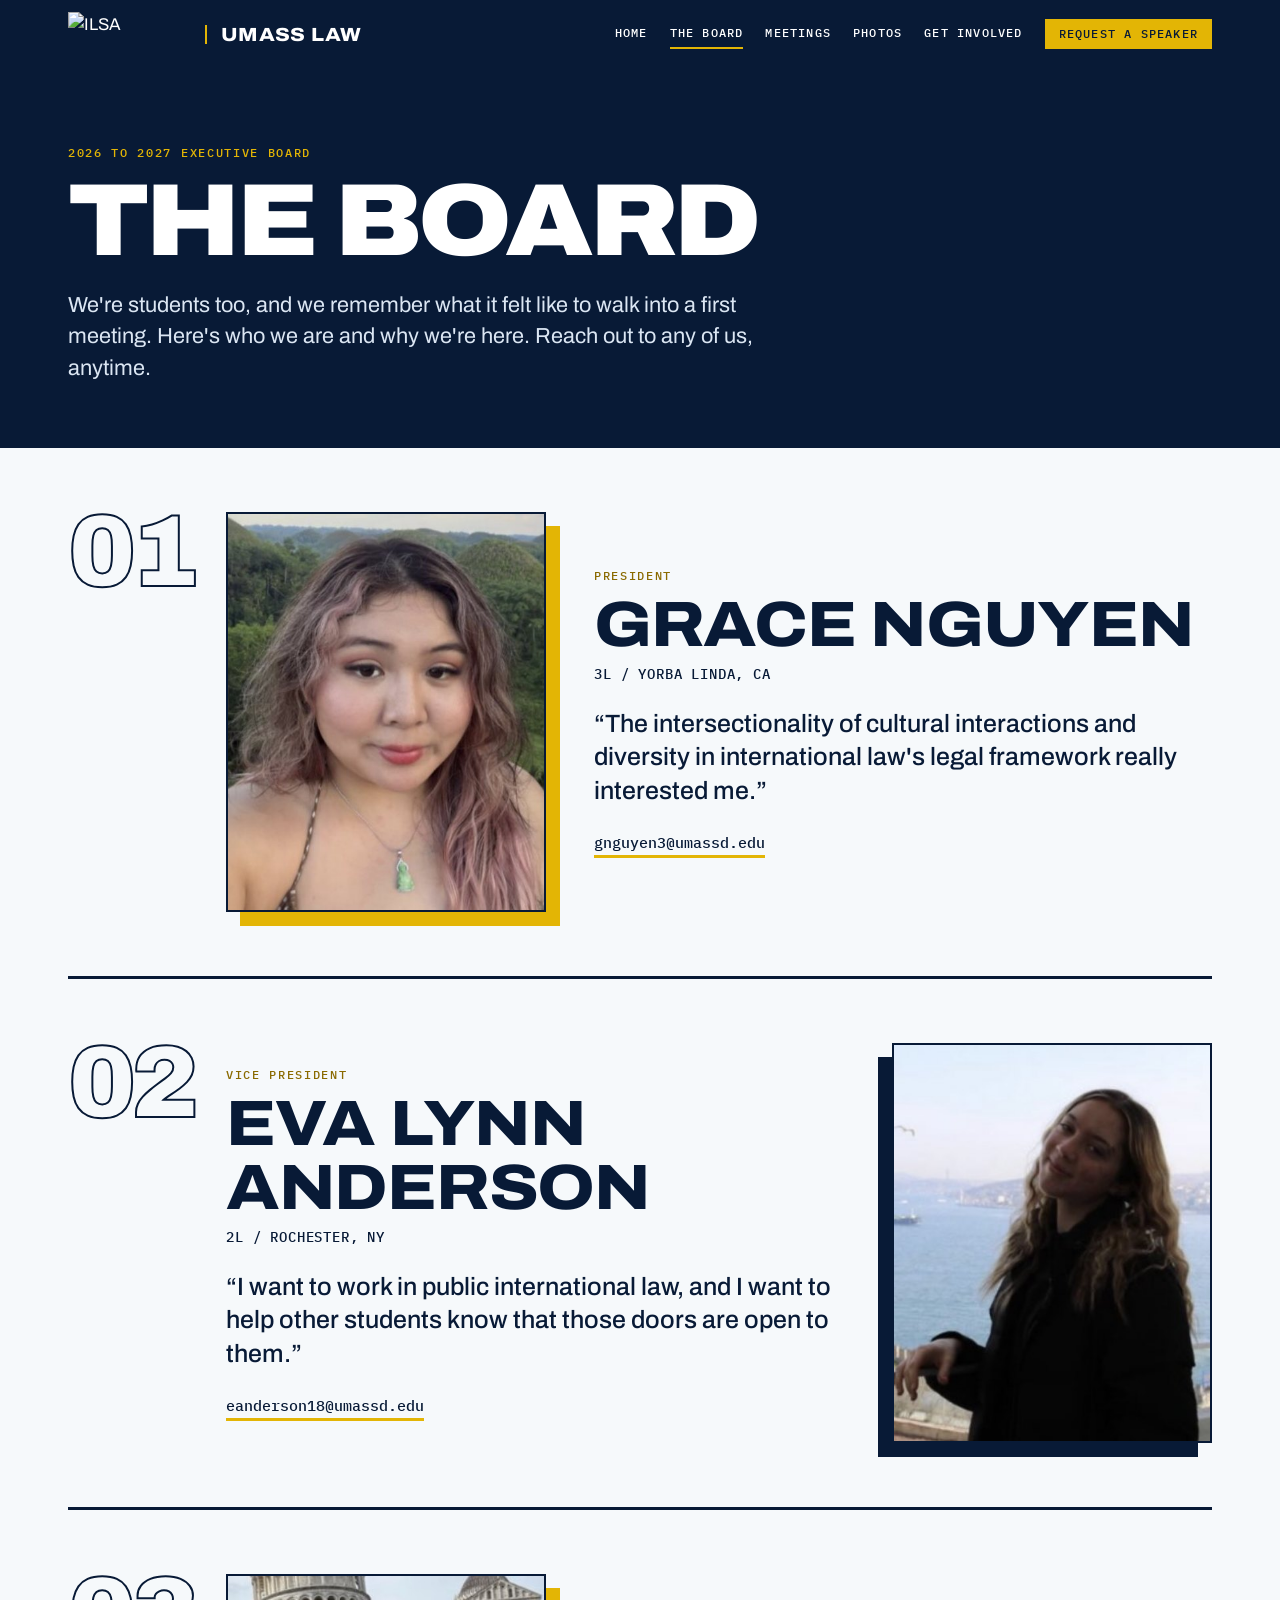
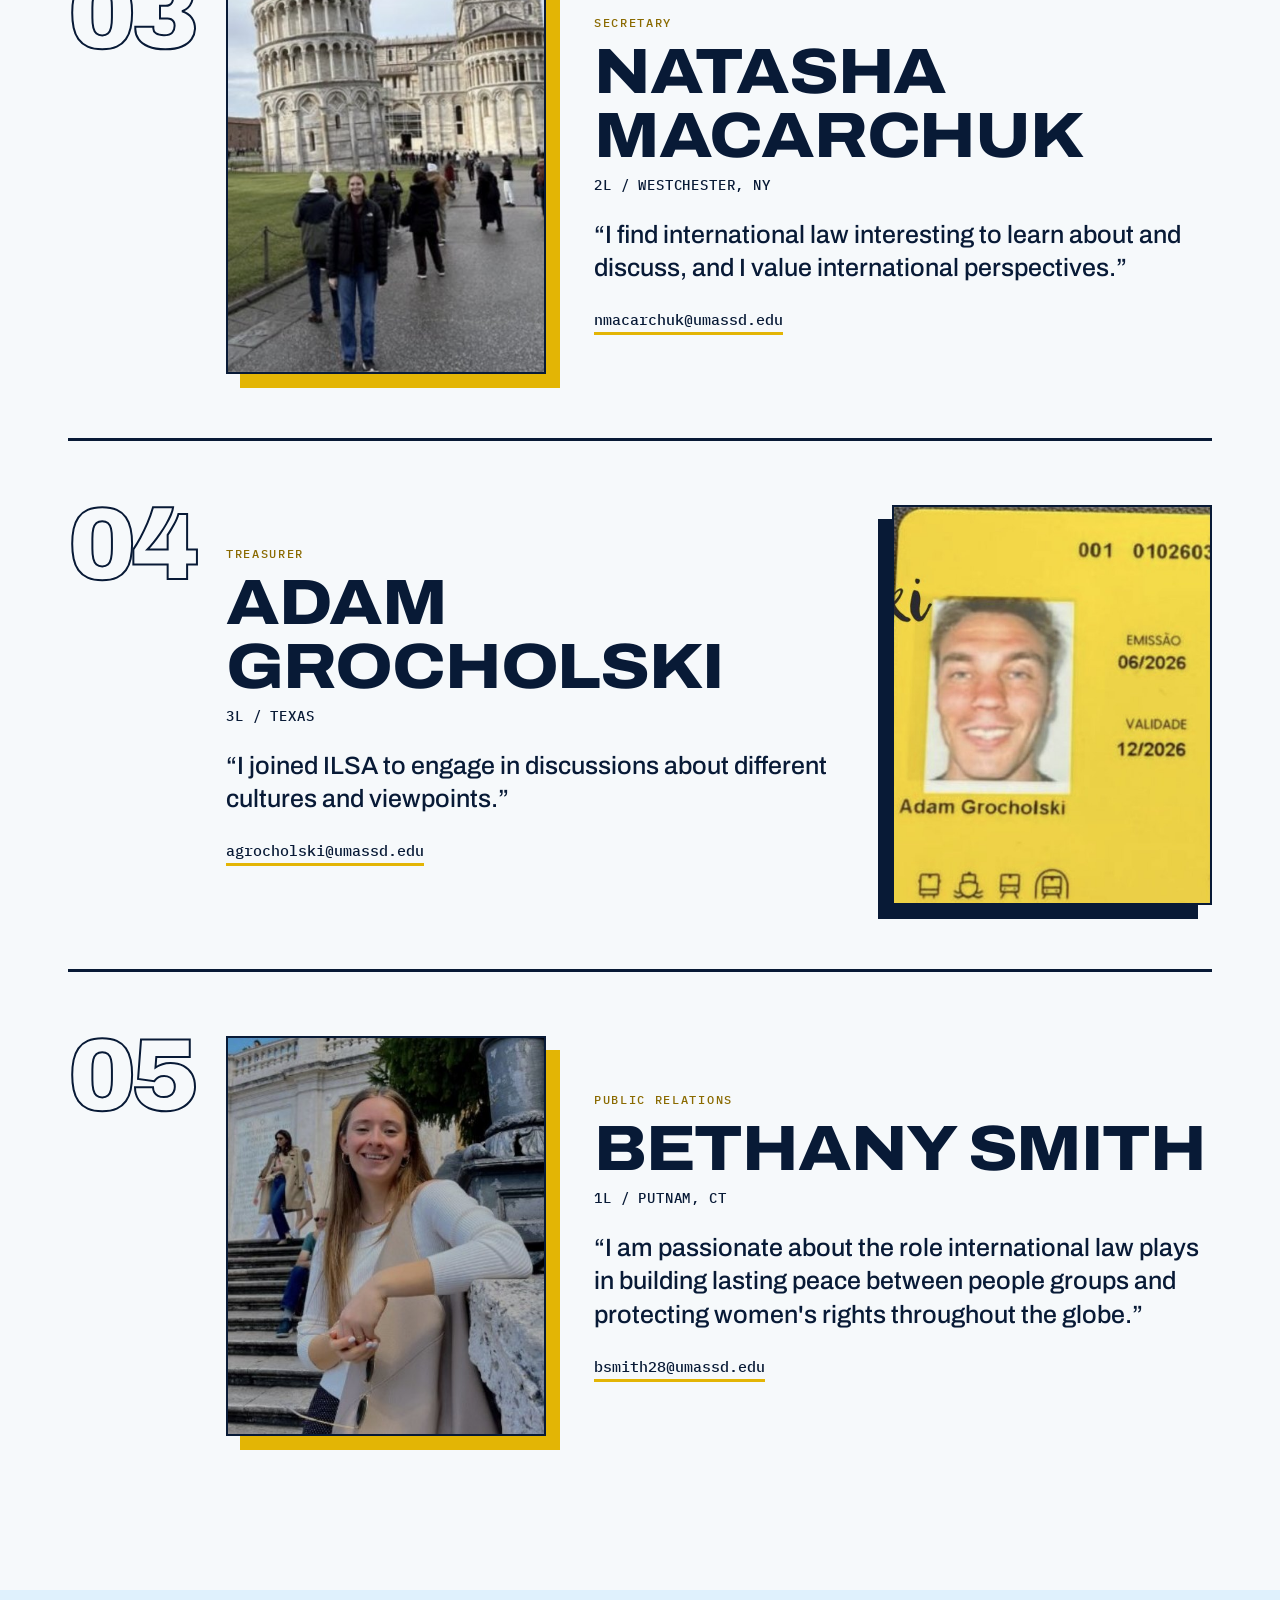
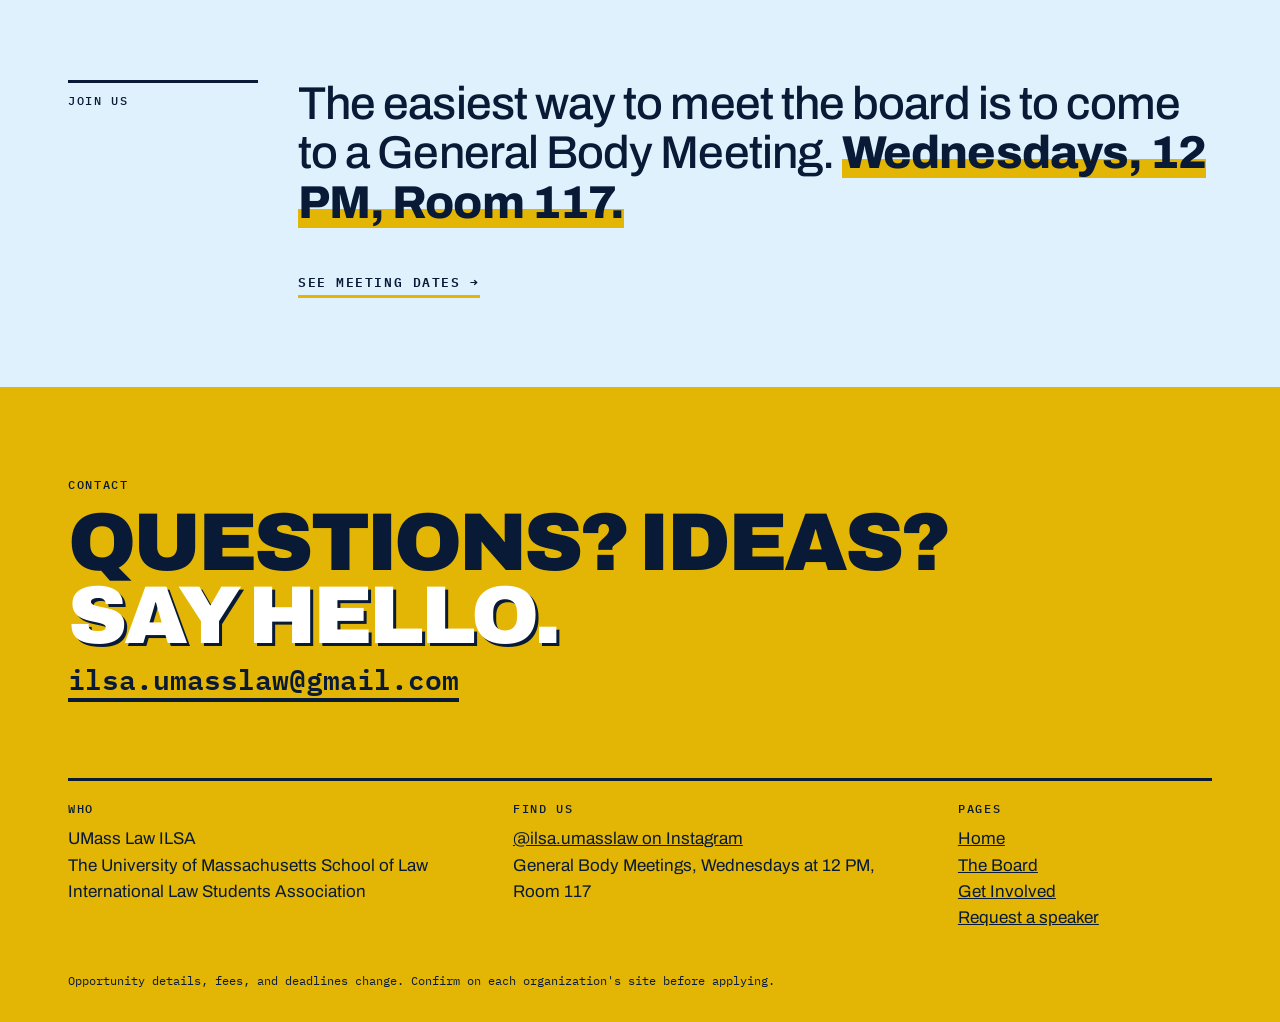
==== commit f5940b91: "Header: ILSA logo with UMass Law" ====
--- a/board.html
+++ b/board.html
@@ -15,12 +15,9 @@
   <a class="skip-link" href="#main">Skip to content</a>
   <header class="site-header">
     <div class="wrap header-inner">
-      <a class="brand" href="index.html">
-        <img class="brand-mark" src="img/emblem.png" alt="" width="168" height="132">
-        <span class="brand-text">
-          <span class="brand-name">UMass Law ILSA</span>
-          <span class="brand-school">International Law Students Association</span>
-        </span>
+      <a class="brand" href="index.html" aria-label="ILSA at UMass Law, home">
+        <img class="brand-logo" src="img/ilsa-official.png" alt="ILSA" width="324" height="116">
+        <span class="brand-name">UMass Law</span>
       </a>
       <nav class="site-nav" aria-label="Site">
         <a href="index.html">Home</a>
--- a/css/styles.css
+++ b/css/styles.css
@@ -45,12 +45,12 @@
 
 /* Header */
 .site-header { background: var(--ink); color: var(--white); }
-.header-inner { display: flex; align-items: center; justify-content: space-between; gap: 12px 24px; flex-wrap: wrap; padding-top: 12px; padding-bottom: 12px; }
-.brand { display: flex; align-items: center; gap: 12px; text-decoration: none; }
-.brand-mark { width: 46px; height: 46px; object-fit: cover; border-radius: 50%; border: 2px solid var(--gold); background: var(--sky); }
-.brand-name { display: block; font-weight: 800; font-stretch: 112%; text-transform: uppercase; letter-spacing: 0.02em; line-height: 1.1; }
-.brand-school { display: block; font: 400 11px/1.3 var(--mono); letter-spacing: 0.08em; text-transform: uppercase; opacity: 0.75; }
-.site-nav { display: flex; flex-wrap: wrap; align-items: center; gap: 4px 22px; font: 500 12px/1 var(--mono); letter-spacing: 0.12em; text-transform: uppercase; }
+.header-inner { display: flex; align-items: center; justify-content: space-between; gap: 24px; flex-wrap: nowrap; padding-top: 12px; padding-bottom: 12px; }
+.brand { display: flex; align-items: center; gap: 14px; text-decoration: none; flex: none; }
+.brand-logo { height: 44px; width: auto; }
+.brand-name { font-weight: 800; font-stretch: 112%; font-size: 19px; text-transform: uppercase; letter-spacing: 0.02em; line-height: 1; white-space: nowrap; padding-left: 14px; border-left: 2px solid var(--gold); }
+.site-nav { display: flex; flex-wrap: nowrap; align-items: center; gap: clamp(12px, 1.8vw, 22px); white-space: nowrap; min-width: 0; overflow-x: auto; scrollbar-width: none; font: 500 12px/1 var(--mono); letter-spacing: 0.1em; text-transform: uppercase; }
+.site-nav::-webkit-scrollbar { display: none; }
 .site-nav a { text-decoration: none; padding: 8px 0; border-bottom: 2px solid transparent; }
 .site-nav a:hover, .site-nav a[aria-current="page"] { border-bottom-color: var(--gold); }
 .site-nav .nav-cta { background: var(--gold); color: var(--ink); padding: 9px 14px; border-bottom: 0; }
@@ -287,8 +287,11 @@
 }
 @media (max-width: 700px) {
   body { font-size: 16px; }
-  .brand-school { display: none; }
-  .site-nav { gap: 2px 16px; font-size: 11px; }
+  .header-inner { gap: 14px; }
+  .brand-logo { height: 32px; }
+  .brand-name { font-size: 14px; padding-left: 10px; }
+  .brand { gap: 10px; }
+  .site-nav { font-size: 11px; }
   .masthead-foot { grid-template-columns: 1fr; max-width: none; }
   .masthead h1 .row2 { padding-left: 0; }
   .seal { position: static; margin: 0 0 20px; transform: rotate(-6deg); width: 104px; }
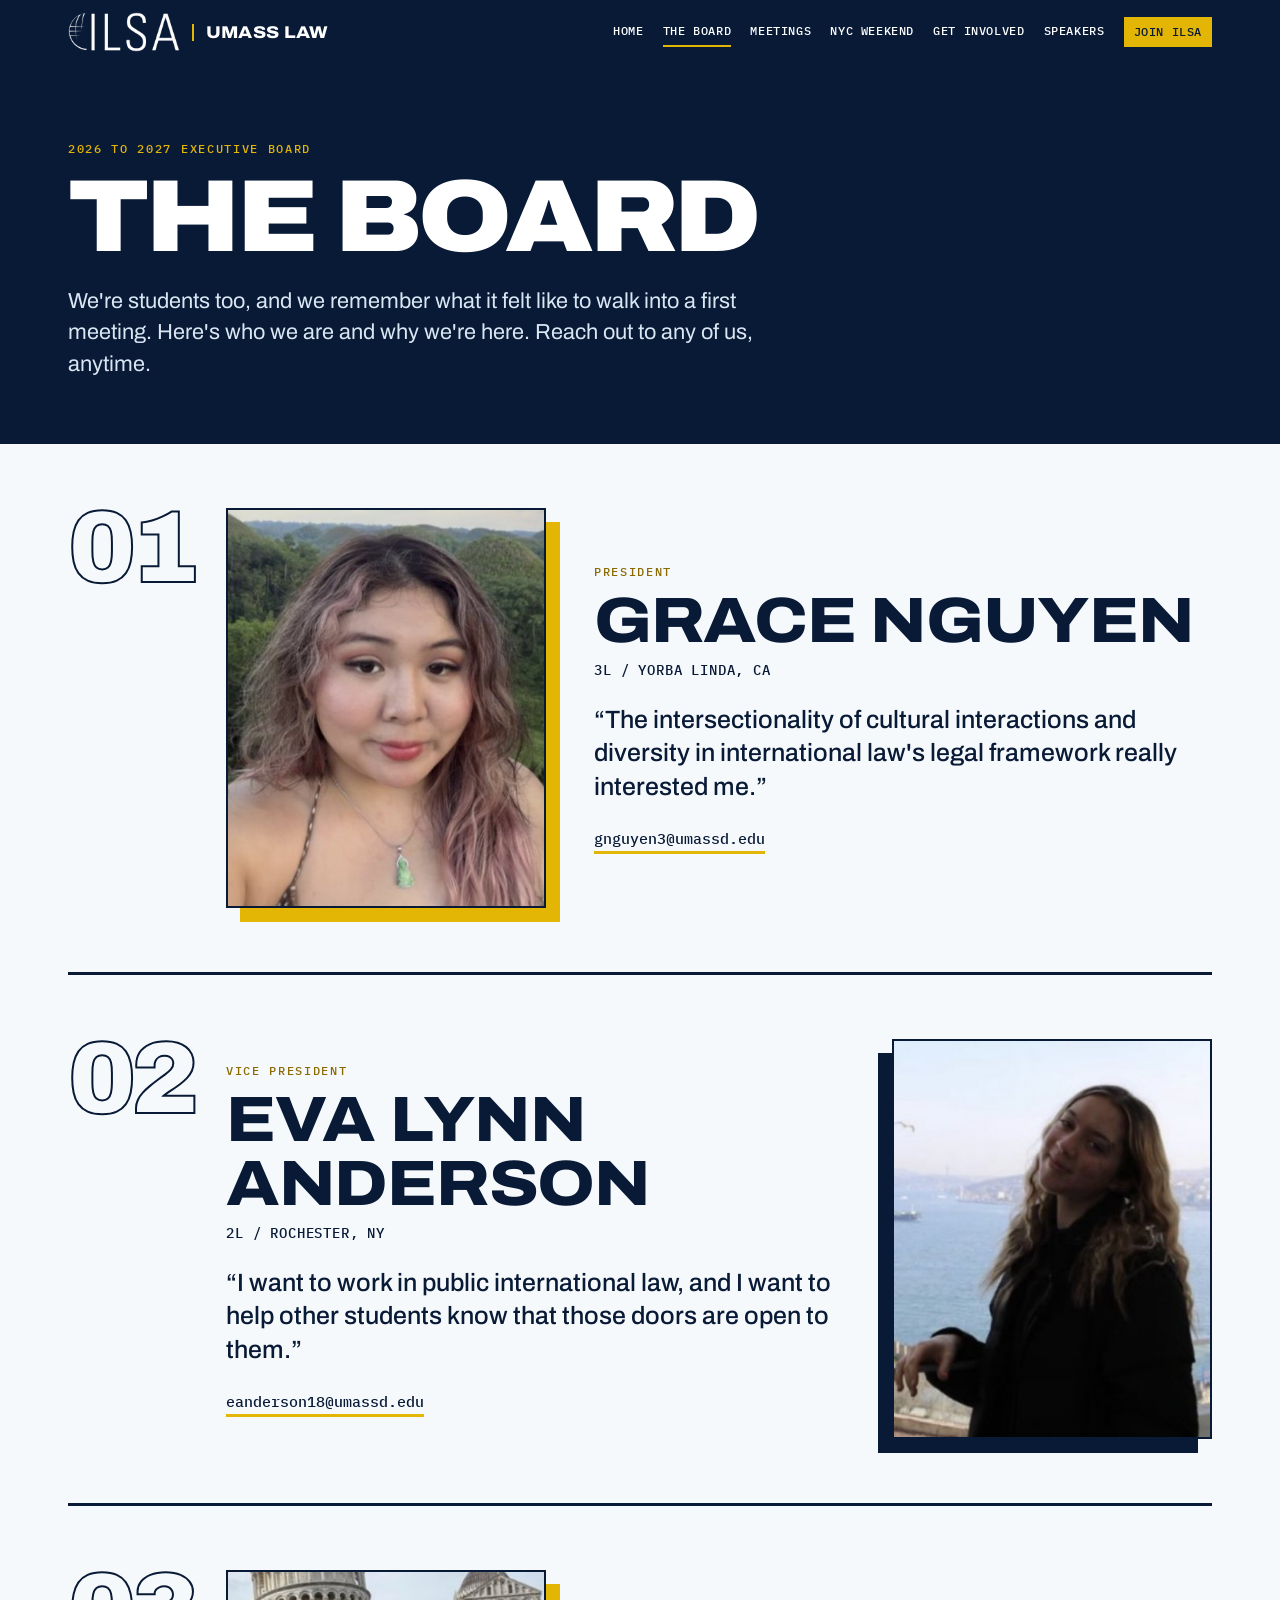
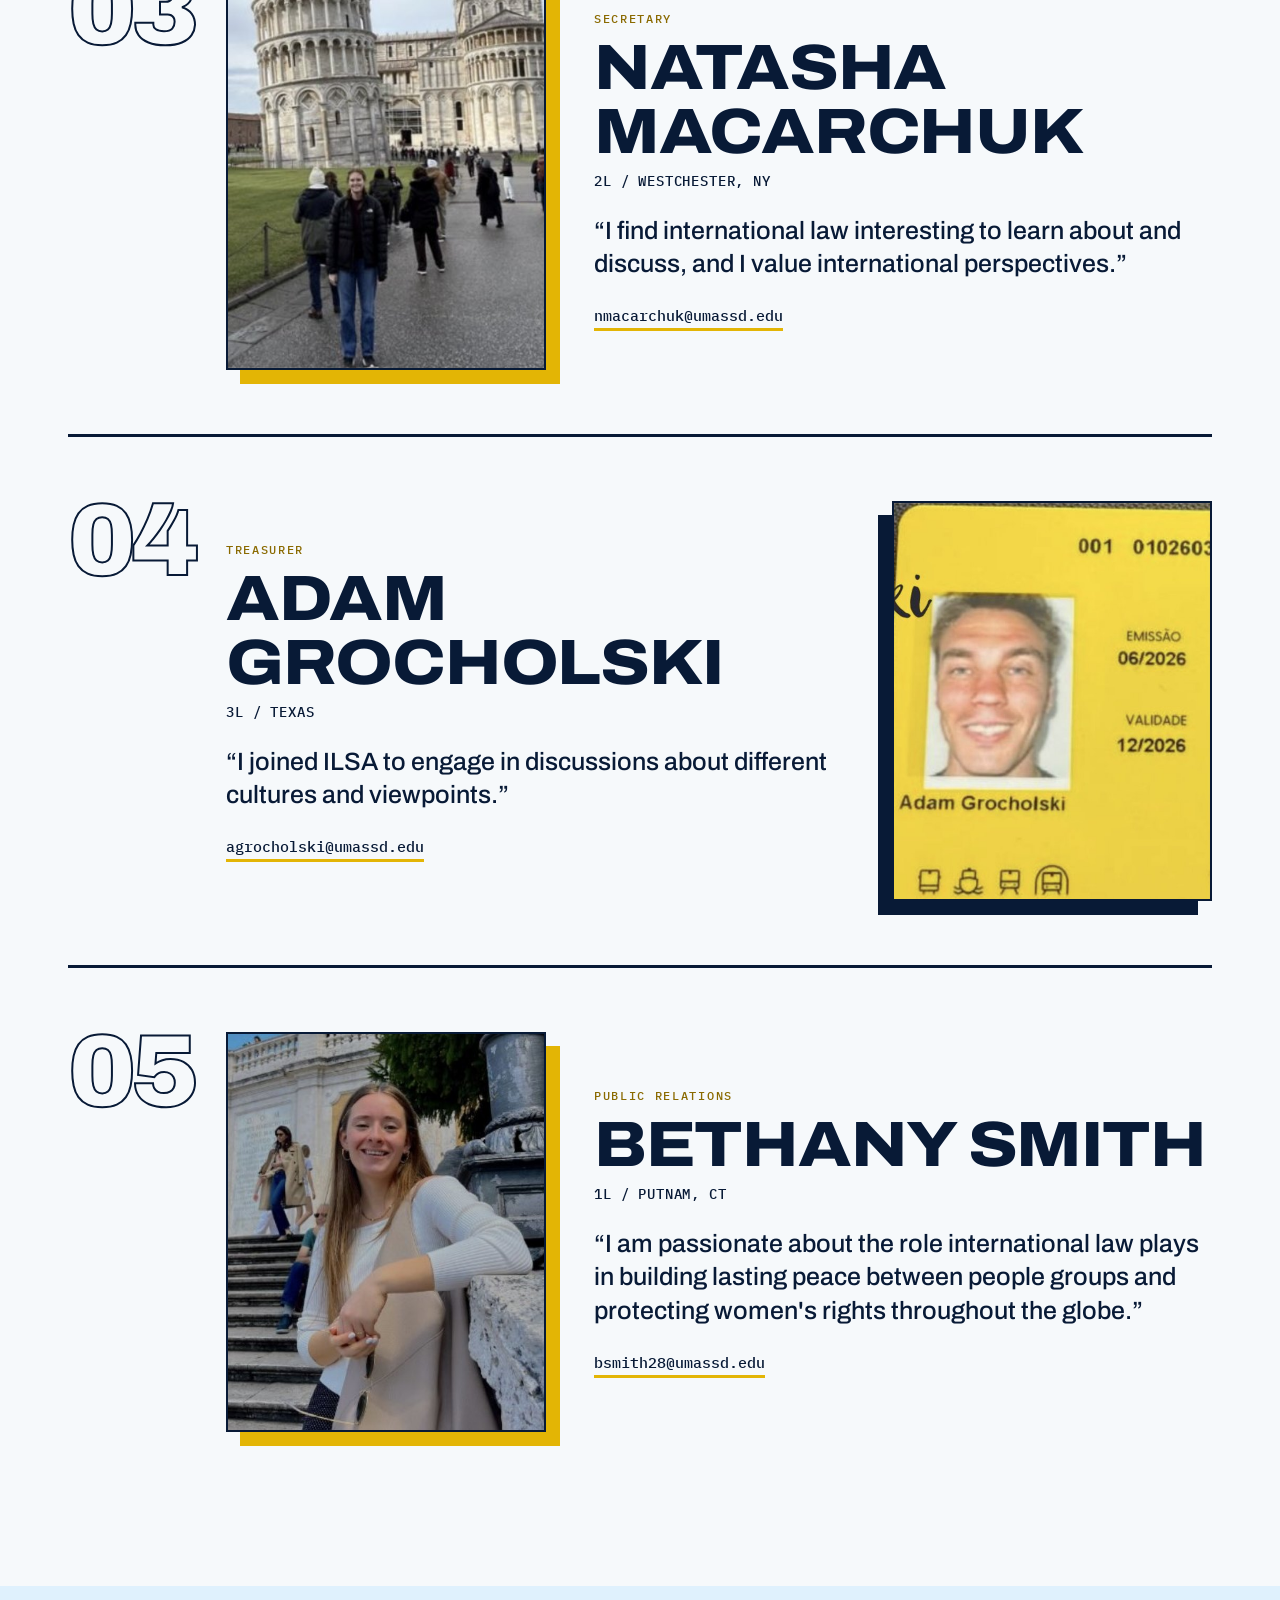
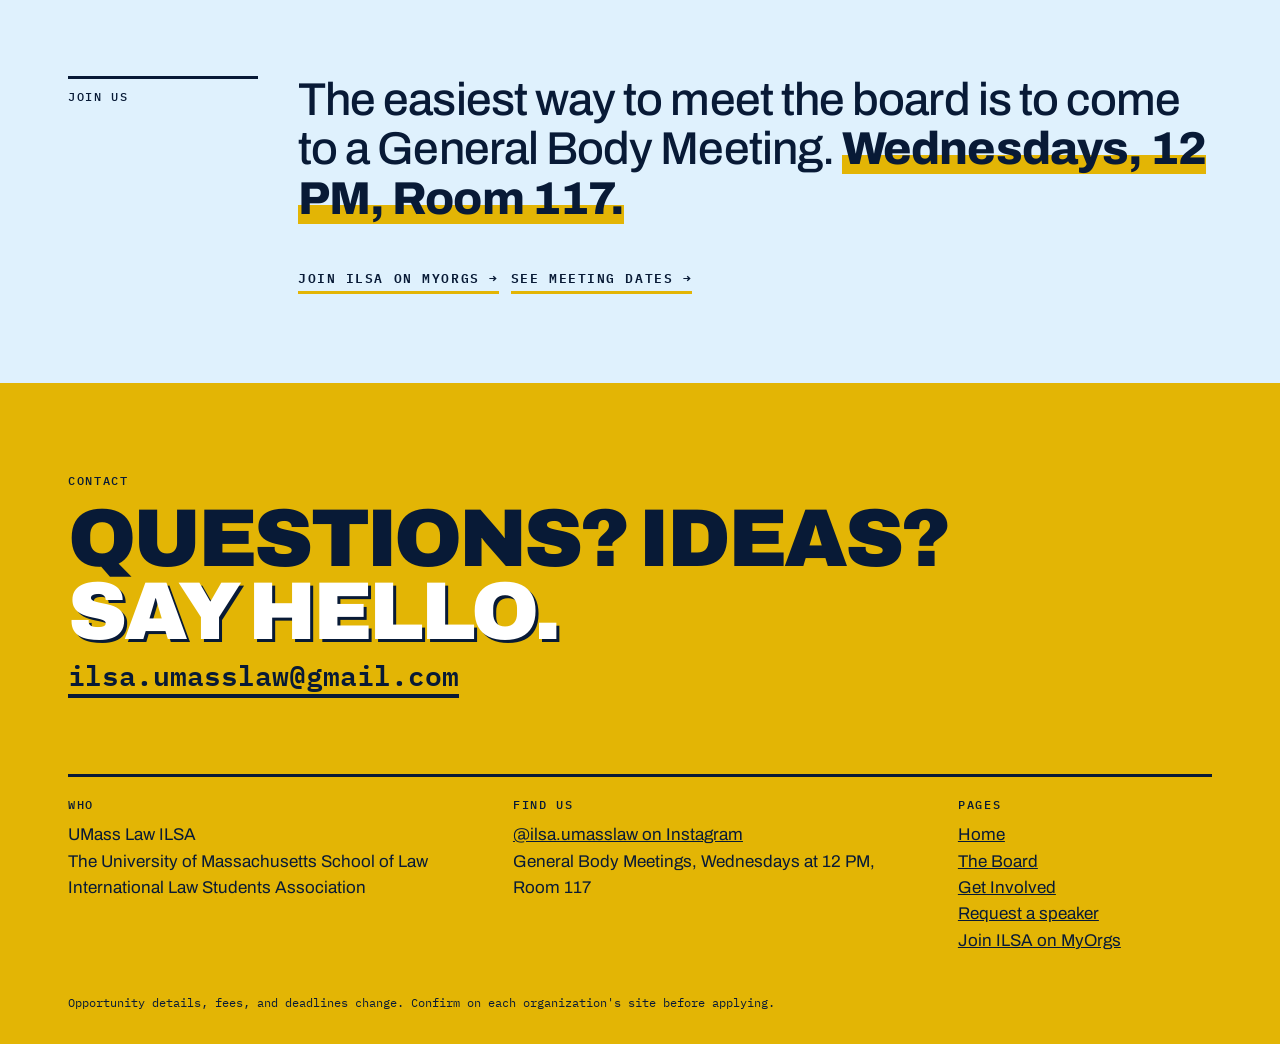
==== commit a4569575: "Add Join ILSA, International Law Weekend and dates to know" ====
--- a/board.html
+++ b/board.html
@@ -23,9 +23,10 @@
         <a href="index.html">Home</a>
         <a href="board.html" aria-current="page">The Board</a>
         <a href="index.html#meetings">Meetings</a>
-        <a href="index.html#photos">Photos</a>
+        <a href="index.html#ilw">NYC Weekend</a>
         <a href="get-involved.html">Get Involved</a>
-        <a href="get-involved.html#speakers" class="nav-cta">Request a speaker</a>
+        <a href="get-involved.html#speakers">Speakers</a>
+        <a href="https://myorgs.umassd.edu/ILSA/club_signup" class="nav-cta" target="_blank" rel="noopener">Join ILSA</a>
       </nav>
     </div>
   </header>
@@ -50,7 +51,7 @@
         <p class="label rail-label">Join us</p>
         <div>
           <p class="statement">The easiest way to meet the board is to come to a General Body Meeting. <strong>Wednesdays, 12 PM, Room 117.</strong></p>
-          <a class="text-link" href="index.html#meetings">See meeting dates</a>
+          <a class="text-link" href="https://myorgs.umassd.edu/ILSA/club_signup" target="_blank" rel="noopener">Join ILSA on MyOrgs</a> &nbsp; <a class="text-link" href="index.html#meetings">See meeting dates</a>
         </div>
       </div>
     </section>
@@ -77,6 +78,7 @@
             <a href="board.html">The Board</a>
             <a href="get-involved.html">Get Involved</a>
             <a href="get-involved.html#speakers">Request a speaker</a>
+            <a href="https://myorgs.umassd.edu/ILSA/club_signup" target="_blank" rel="noopener">Join ILSA on MyOrgs</a>
           </p>
         </div>
       </div>
--- a/css/styles.css
+++ b/css/styles.css
@@ -45,15 +45,15 @@
 
 /* Header */
 .site-header { background: var(--ink); color: var(--white); }
-.header-inner { display: flex; align-items: center; justify-content: space-between; gap: 24px; flex-wrap: nowrap; padding-top: 12px; padding-bottom: 12px; }
-.brand { display: flex; align-items: center; gap: 14px; text-decoration: none; flex: none; }
-.brand-logo { height: 44px; width: auto; }
-.brand-name { font-weight: 800; font-stretch: 112%; font-size: 19px; text-transform: uppercase; letter-spacing: 0.02em; line-height: 1; white-space: nowrap; padding-left: 14px; border-left: 2px solid var(--gold); }
-.site-nav { display: flex; flex-wrap: nowrap; align-items: center; gap: clamp(12px, 1.8vw, 22px); white-space: nowrap; min-width: 0; overflow-x: auto; scrollbar-width: none; font: 500 12px/1 var(--mono); letter-spacing: 0.1em; text-transform: uppercase; }
+.header-inner { display: flex; align-items: center; justify-content: space-between; gap: 16px; flex-wrap: nowrap; padding-top: 12px; padding-bottom: 12px; }
+.brand { display: flex; align-items: center; gap: 12px; text-decoration: none; flex: none; }
+.brand-logo { height: 40px; width: auto; }
+.brand-name { font-weight: 800; font-stretch: 112%; font-size: 17px; text-transform: uppercase; letter-spacing: 0.02em; line-height: 1; white-space: nowrap; padding-left: 12px; border-left: 2px solid var(--gold); }
+.site-nav { display: flex; flex-wrap: nowrap; align-items: center; gap: clamp(10px, 1.5vw, 22px); white-space: nowrap; min-width: 0; overflow-x: auto; scrollbar-width: none; font: 500 clamp(10.5px, 1.05vw, 12px)/1 var(--mono); letter-spacing: 0.05em; text-transform: uppercase; }
 .site-nav::-webkit-scrollbar { display: none; }
 .site-nav a { text-decoration: none; padding: 8px 0; border-bottom: 2px solid transparent; }
 .site-nav a:hover, .site-nav a[aria-current="page"] { border-bottom-color: var(--gold); }
-.site-nav .nav-cta { background: var(--gold); color: var(--ink); padding: 9px 14px; border-bottom: 0; }
+.site-nav .nav-cta { background: var(--gold); color: var(--ink); padding: 9px 10px; border-bottom: 0; }
 .site-nav .nav-cta:hover { background: var(--white); }
 
 /* Buttons and links */
@@ -191,9 +191,9 @@
 /* Photo collage */
 .collage { display: grid; grid-template-columns: repeat(12, 1fr); gap: 20px; margin-top: 28px; }
 .collage figure { margin: 0; }
-.collage img { width: 100%; object-fit: cover; border: 8px solid var(--white); }
-.collage figcaption { font: 400 13px/1.5 var(--mono); padding-top: 12px; color: #c7d5e6; }
-.collage figcaption span { display: block; color: var(--gold); letter-spacing: 0.14em; text-transform: uppercase; font-weight: 600; }
+.collage img { width: 100%; object-fit: cover; border: 8px solid var(--white); box-shadow: 8px 8px 0 var(--ink); }
+.collage figcaption { font: 400 13px/1.5 var(--mono); padding-top: 12px; color: var(--muted); }
+.collage figcaption span { display: block; color: var(--ink); letter-spacing: 0.14em; text-transform: uppercase; font-weight: 600; }
 .c1 { grid-column: 1 / 9; transform: rotate(-1.2deg); }
 .c1 img { aspect-ratio: 5 / 4; object-position: center 35%; }
 .c2 { grid-column: 9 / 13; margin-top: 72px !important; transform: rotate(2deg); }
@@ -264,6 +264,50 @@
 .form-status.ok { color: var(--success); }
 .form-status.err { color: var(--error); }
 
+/* International Law Weekend */
+.ilw-kicker { color: var(--gold); margin-bottom: 14px; }
+.ilw-title { font-size: clamp(38px, 7vw, 104px); font-weight: 900; line-height: 0.88; letter-spacing: -0.035em; margin-bottom: 28px; }
+.ilw-title span { color: transparent; -webkit-text-stroke: 2px var(--gold); }
+.ilw-theme { font-size: clamp(22px, 2.6vw, 34px); margin-bottom: 36px; }
+.ilw-theme strong { background: none; color: var(--gold); }
+.ilw-grid { display: grid; grid-template-columns: minmax(0, 1fr) minmax(0, 1fr); gap: 32px 56px; align-items: start; }
+.ilw-grid p { margin: 0 0 18px; color: #dbe6f3; max-width: 32em; }
+.ilw-grid .btn-row { margin-top: 28px; }
+.facts { margin: 0; border-top: 3px solid var(--gold); }
+.facts > div { display: grid; grid-template-columns: 130px 1fr; gap: 12px; padding: 16px 0; border-bottom: 1px solid rgba(255, 255, 255, 0.3); }
+.facts dt { color: var(--gold); padding-top: 4px; }
+.facts dd { margin: 0; }
+
+/* Reminders */
+.remind { display: flex; flex-wrap: wrap; align-items: center; gap: 10px 18px; margin: 28px 0 0 !important; }
+.remind:empty { display: none; }
+.remind-btn {
+  display: inline-block; text-decoration: none; background: var(--ink); color: var(--white);
+  font: 600 12px/1 var(--mono); letter-spacing: 0.1em; text-transform: uppercase; padding: 11px 14px; white-space: nowrap;
+}
+.remind-btn::before { content: "+ "; color: var(--gold); }
+.remind-btn:hover { background: var(--gold); color: var(--ink); }
+.remind-btn:hover::before { color: var(--ink); }
+.remind-alt { font: 500 12px/1.3 var(--mono); letter-spacing: 0.06em; text-transform: uppercase; white-space: nowrap; }
+.section-ink .remind-btn { background: var(--white); color: var(--ink); }
+.section-ink .remind-btn::before { color: var(--gold-deep); }
+
+/* Dates to know */
+.page-head + .section-dates { background: var(--gold) !important; padding: clamp(36px, 5vw, 64px) 0; }
+.dates-head { display: grid; grid-template-columns: auto minmax(0, 28em); justify-content: space-between; gap: 12px 40px; align-items: end; margin-bottom: 24px; }
+.dates-head h2 { margin: 6px 0 0; }
+.dates-head .section-intro { margin: 0; color: var(--ink); font-size: 16px; }
+.dates { list-style: none; margin: 0; padding: 0; border-top: 3px solid var(--ink); }
+.date-row { display: grid; grid-template-columns: 132px minmax(0, 1fr) auto auto; gap: 12px 28px; align-items: center; padding: 18px 0; border-bottom: 1px solid var(--ink); }
+.date-when { display: grid; gap: 2px; }
+.date-day { font-size: 44px; font-weight: 900; line-height: 0.95; letter-spacing: -0.04em; white-space: nowrap; }
+.date-what h3 { margin: 4px 0; font-size: 22px; line-height: 1.1; }
+.date-what h3 a { text-decoration-thickness: 2px; text-underline-offset: 3px; }
+.date-what p { margin: 0; font-size: 15px; max-width: 46em; }
+.date-count { font: 600 12px/1 var(--mono); letter-spacing: 0.1em; text-transform: uppercase; border: 2px solid var(--ink); padding: 7px 9px; white-space: nowrap; }
+.date-row.is-soon .date-count { background: var(--ink); color: var(--gold); }
+.date-actions { display: grid; gap: 8px; justify-items: start; }
+
 /* Footer */
 .site-footer { background: var(--gold); color: var(--ink); padding: clamp(48px, 7vw, 96px) 0 32px; }
 .footer-shout { margin: 12px 0 8px; font-size: clamp(34px, 6.4vw, 96px); font-weight: 900; text-transform: uppercase; line-height: 0.9; letter-spacing: -0.035em; }
@@ -279,7 +323,10 @@
   .rail { grid-template-columns: 1fr; }
   .rail-label { position: static; }
   .rail-label span { display: inline; font-size: inherit; margin-right: 8px; }
-  .itinerary, .two-col { grid-template-columns: 1fr; }
+  .itinerary, .two-col, .ilw-grid, .dates-head { grid-template-columns: 1fr; }
+  .date-row { grid-template-columns: 110px minmax(0, 1fr); }
+  .date-count { grid-column: 2; justify-self: start; }
+  .date-actions { grid-column: 2; display: flex; flex-wrap: wrap; align-items: center; gap: 10px 16px; }
   .flyer { max-width: 300px; }
   .member, .member:nth-child(even) { grid-template-columns: 64px minmax(0, 1fr); }
   .member-photo, .member:nth-child(even) .member-photo { order: 0; max-width: 300px; }
@@ -310,5 +357,10 @@
   .guide-links a { grid-template-columns: 1fr auto; }
   .guide-links .label { grid-column: 1 / -1; }
   .field-row, .footer-grid { grid-template-columns: 1fr; }
+  .date-row { grid-template-columns: 1fr; gap: 8px; }
+  .date-count, .date-actions { grid-column: 1; }
+  .date-when { display: flex; align-items: baseline; gap: 12px; }
+  .date-day { font-size: 34px; }
+  .facts > div { grid-template-columns: 1fr; gap: 2px; }
   .grid { grid-template-columns: 1fr; }
 }
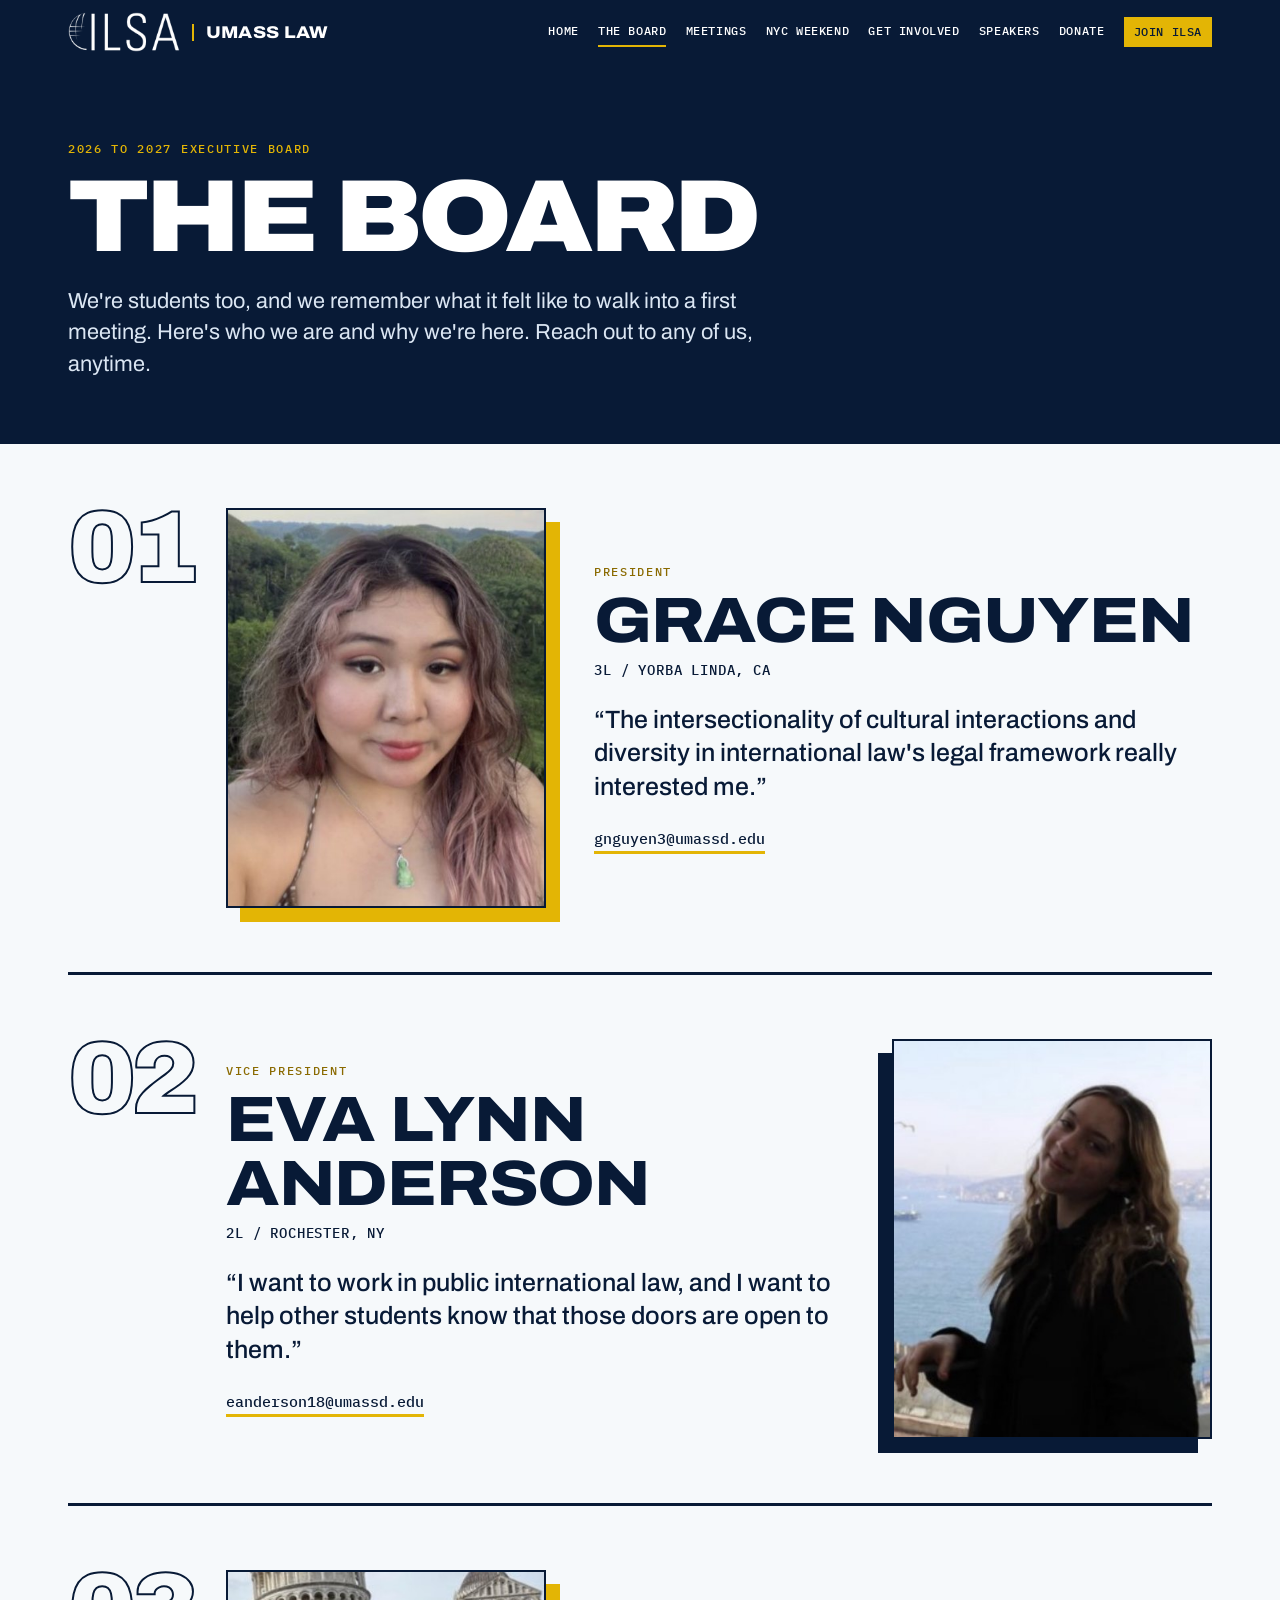
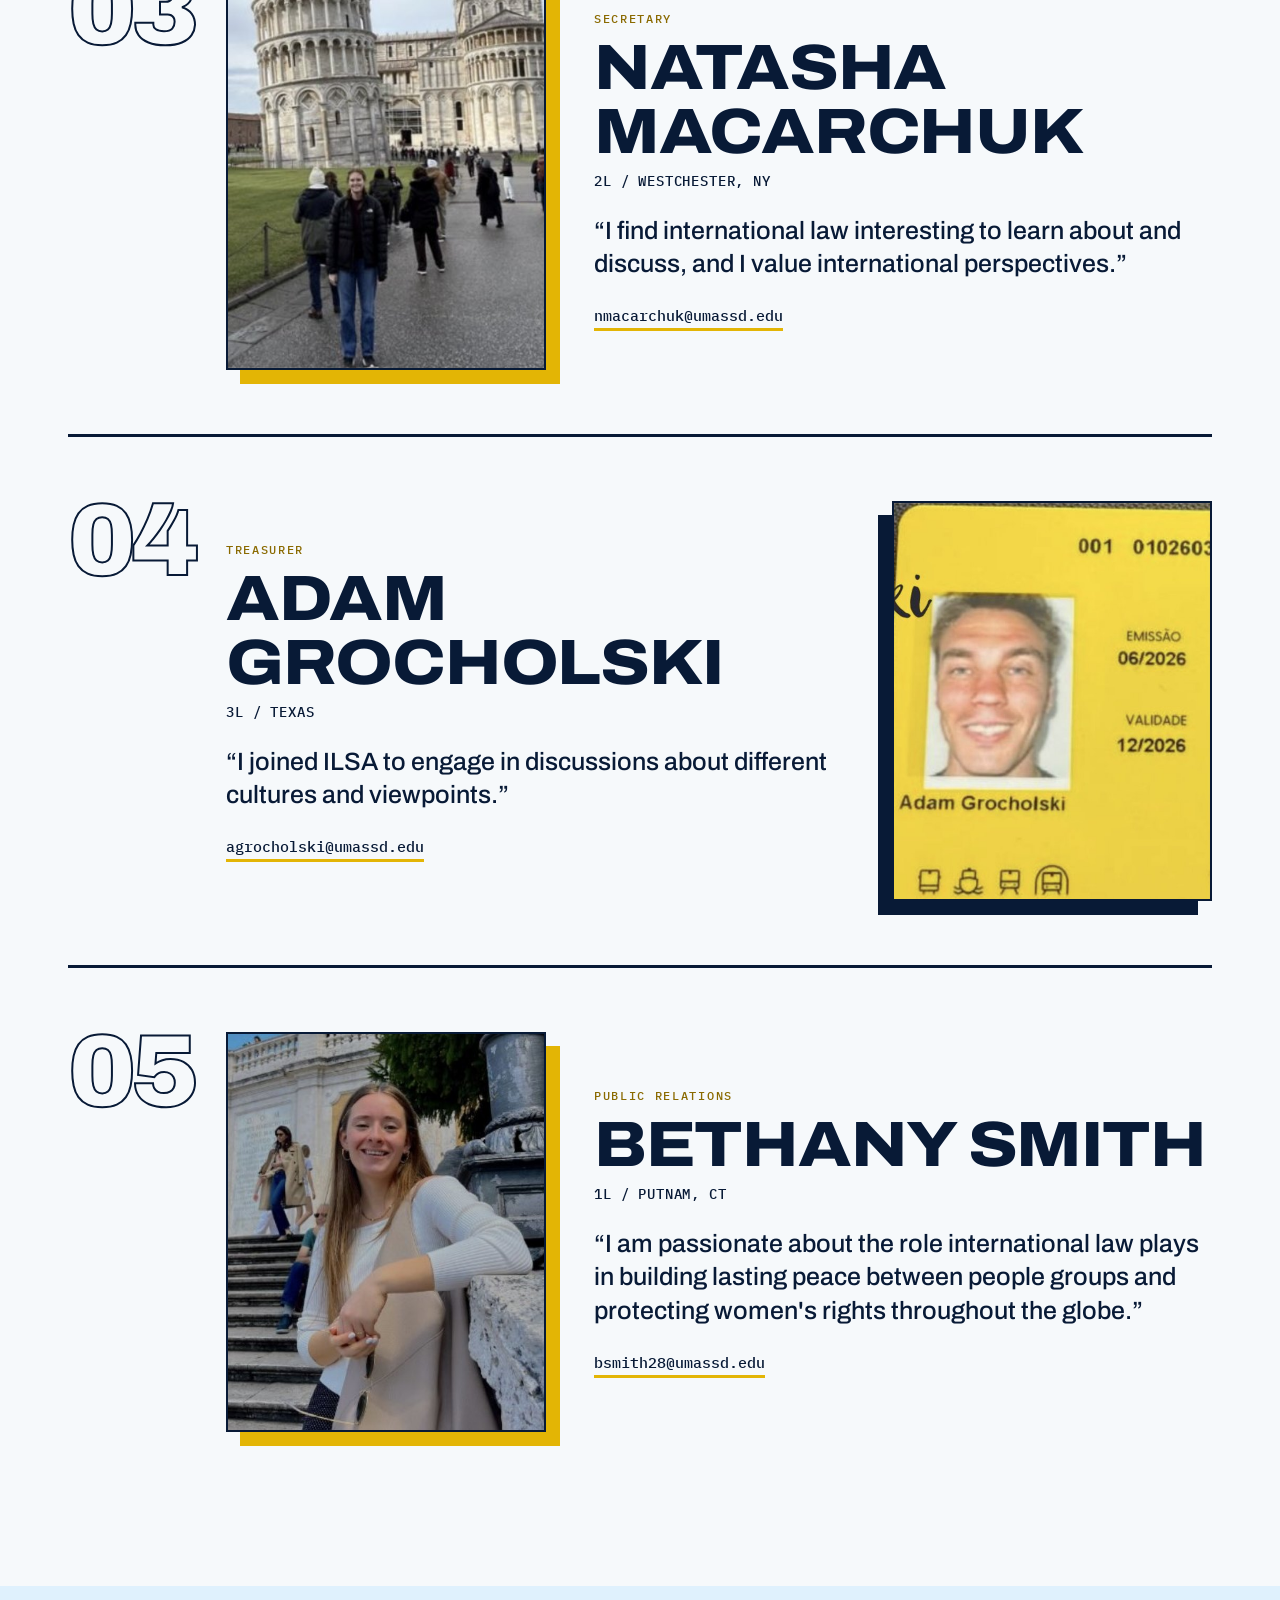
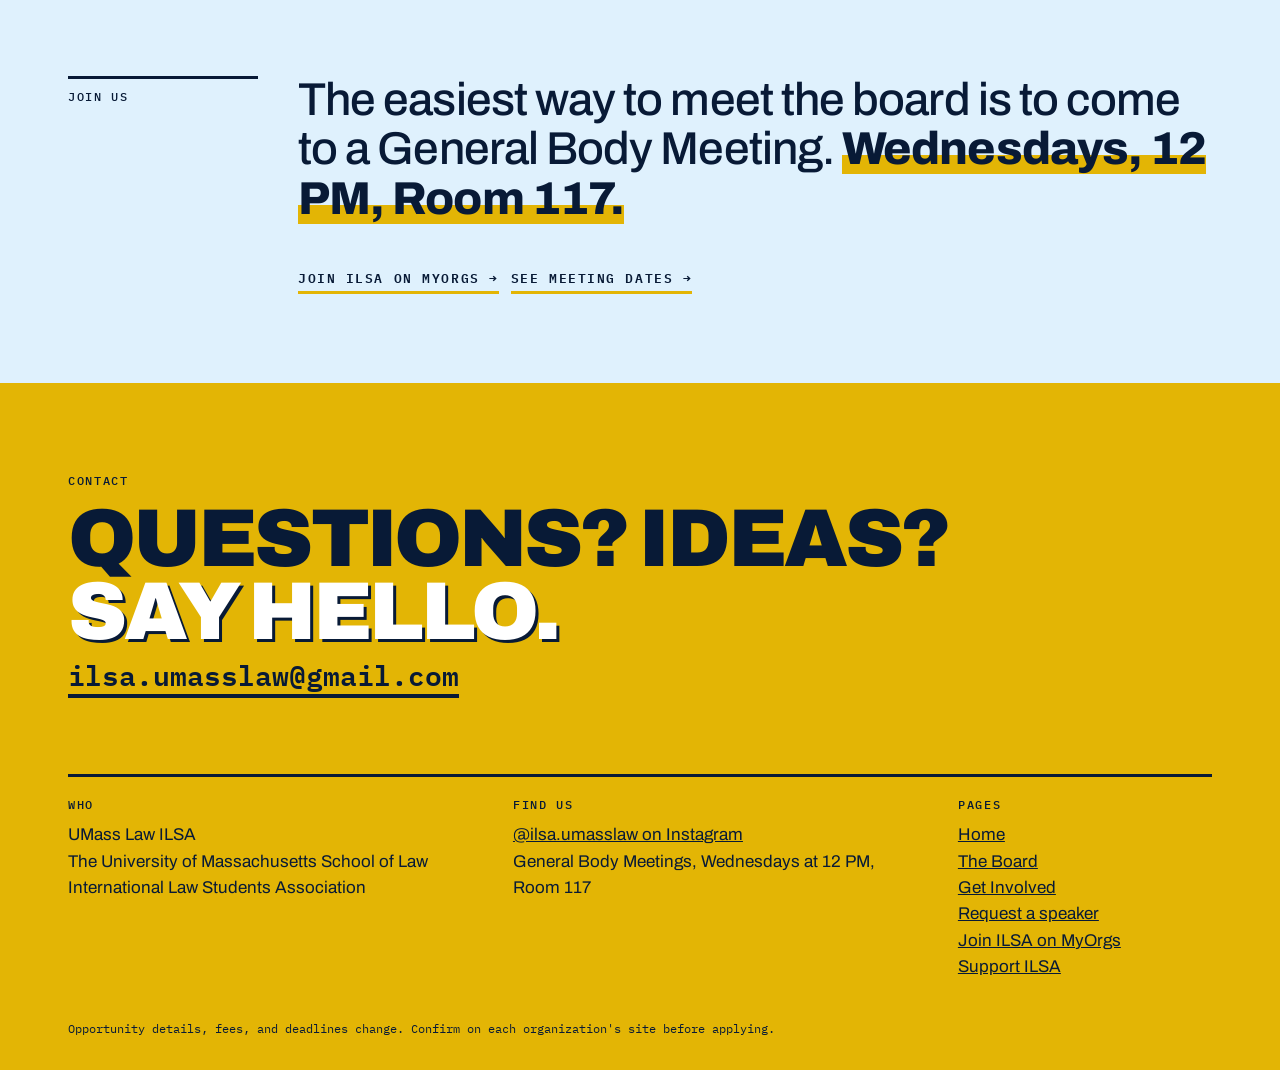
==== commit 27c9713e: "Add donate page with $500 goal tracker and link it site-wide" ====
--- a/board.html
+++ b/board.html
@@ -26,6 +26,7 @@
         <a href="index.html#ilw">NYC Weekend</a>
         <a href="get-involved.html">Get Involved</a>
         <a href="get-involved.html#speakers">Speakers</a>
+        <a href="donate.html">Donate</a>
         <a href="https://myorgs.umassd.edu/ILSA/club_signup" class="nav-cta" target="_blank" rel="noopener">Join ILSA</a>
       </nav>
     </div>
@@ -79,6 +80,7 @@
             <a href="get-involved.html">Get Involved</a>
             <a href="get-involved.html#speakers">Request a speaker</a>
             <a href="https://myorgs.umassd.edu/ILSA/club_signup" target="_blank" rel="noopener">Join ILSA on MyOrgs</a>
+            <a href="donate.html">Support ILSA</a>
           </p>
         </div>
       </div>
--- a/css/styles.css
+++ b/css/styles.css
@@ -318,6 +318,31 @@
 .footer-grid p { margin: 0 0 8px; }
 .footer-links a { display: block; }
 .fineprint { font: 400 12px/1.5 var(--mono); margin: 32px 0 0; }
+
+/* Crowdfunding */
+.fund { margin-top: 32px; padding: 22px 24px 26px; border: 2px solid var(--gold); max-width: 34em; }
+.fund .label { color: var(--gold); margin-bottom: 10px; }
+.fund p { margin: 0 0 18px; }
+.fund .btn-row { margin-top: 0; align-items: center; gap: 16px 24px; }
+.fund-link { color: var(--white); }
+
+/* ABA contact */
+.contact-grid { display: grid; grid-template-columns: minmax(0, 0.85fr) minmax(0, 1.15fr); gap: 32px 56px; align-items: start; }
+.contact-photo { margin: 0; }
+.contact-photo img { width: 100%; border: 8px solid var(--white); box-shadow: 8px 8px 0 var(--gold); }
+.contact-photo figcaption { font: 400 13px/1.5 var(--mono); color: #c7d5e6; padding-top: 16px; }
+.contact-role { color: var(--gold); margin: 0 0 24px; }
+.contact-grid p { color: #dbe6f3; max-width: 32em; margin: 0 0 18px; }
+.contact-grid .contact-lead { font-size: clamp(20px, 2vw, 26px); line-height: 1.25; color: var(--white); }
+.contact-grid .btn-row { margin: 28px 0 32px; }
+.contact-facts a { overflow-wrap: anywhere; }
+.contact-card { background: var(--white); border-left: 6px solid var(--gold); padding: 22px 24px; margin: 0 0 32px; max-width: 46em; }
+.contact-card h3 { margin: 8px 0 6px; font-size: 26px; text-transform: uppercase; }
+.contact-card p { margin: 0 0 12px; }
+.contact-card .label { color: var(--gold-deep); }
+.contact-card-role { font: 500 13px/1.4 var(--mono); color: var(--muted); }
+.contact-card-links { display: flex; flex-wrap: wrap; gap: 8px 20px; margin: 0 !important; font: 600 13px/1.4 var(--mono); overflow-wrap: anywhere; }
+@media (max-width: 900px) { .contact-grid { grid-template-columns: 1fr; } .contact-photo { max-width: 420px; } }
 
 @media (max-width: 900px) {
   .rail { grid-template-columns: 1fr; }
